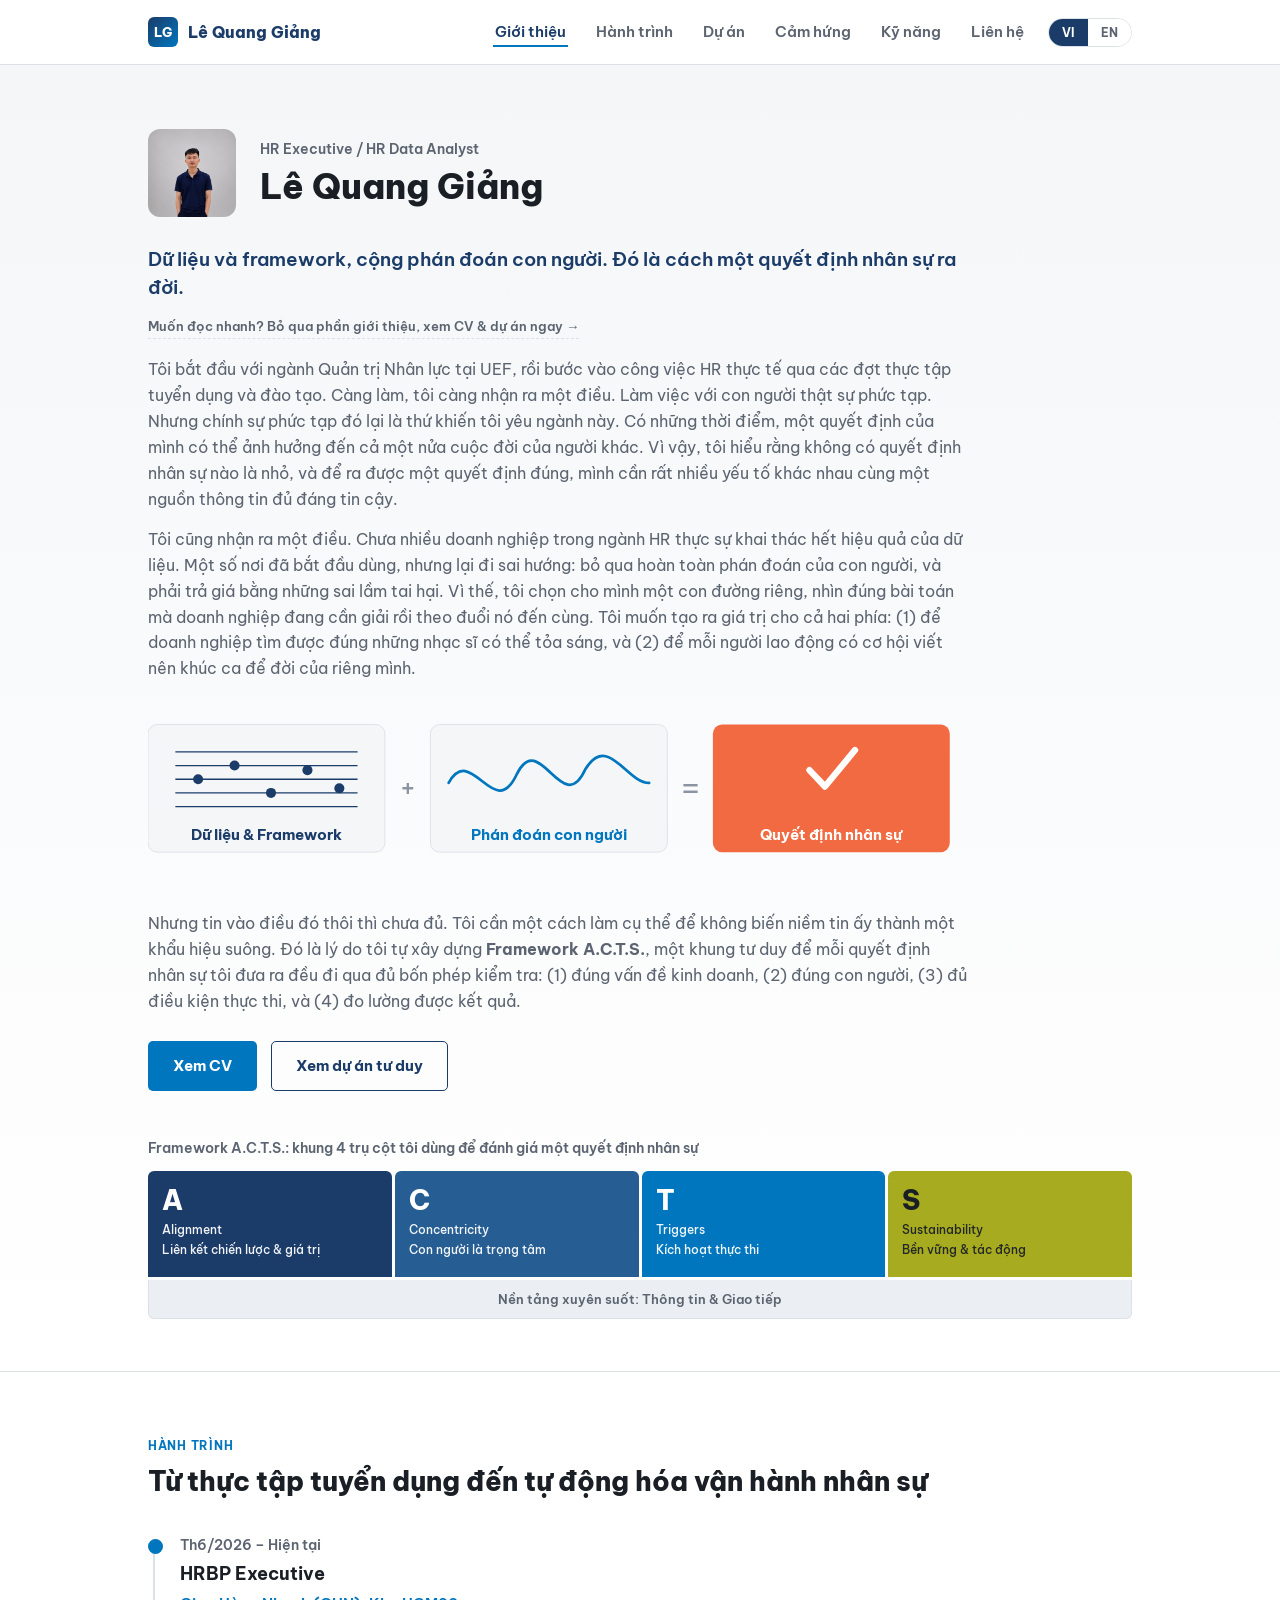
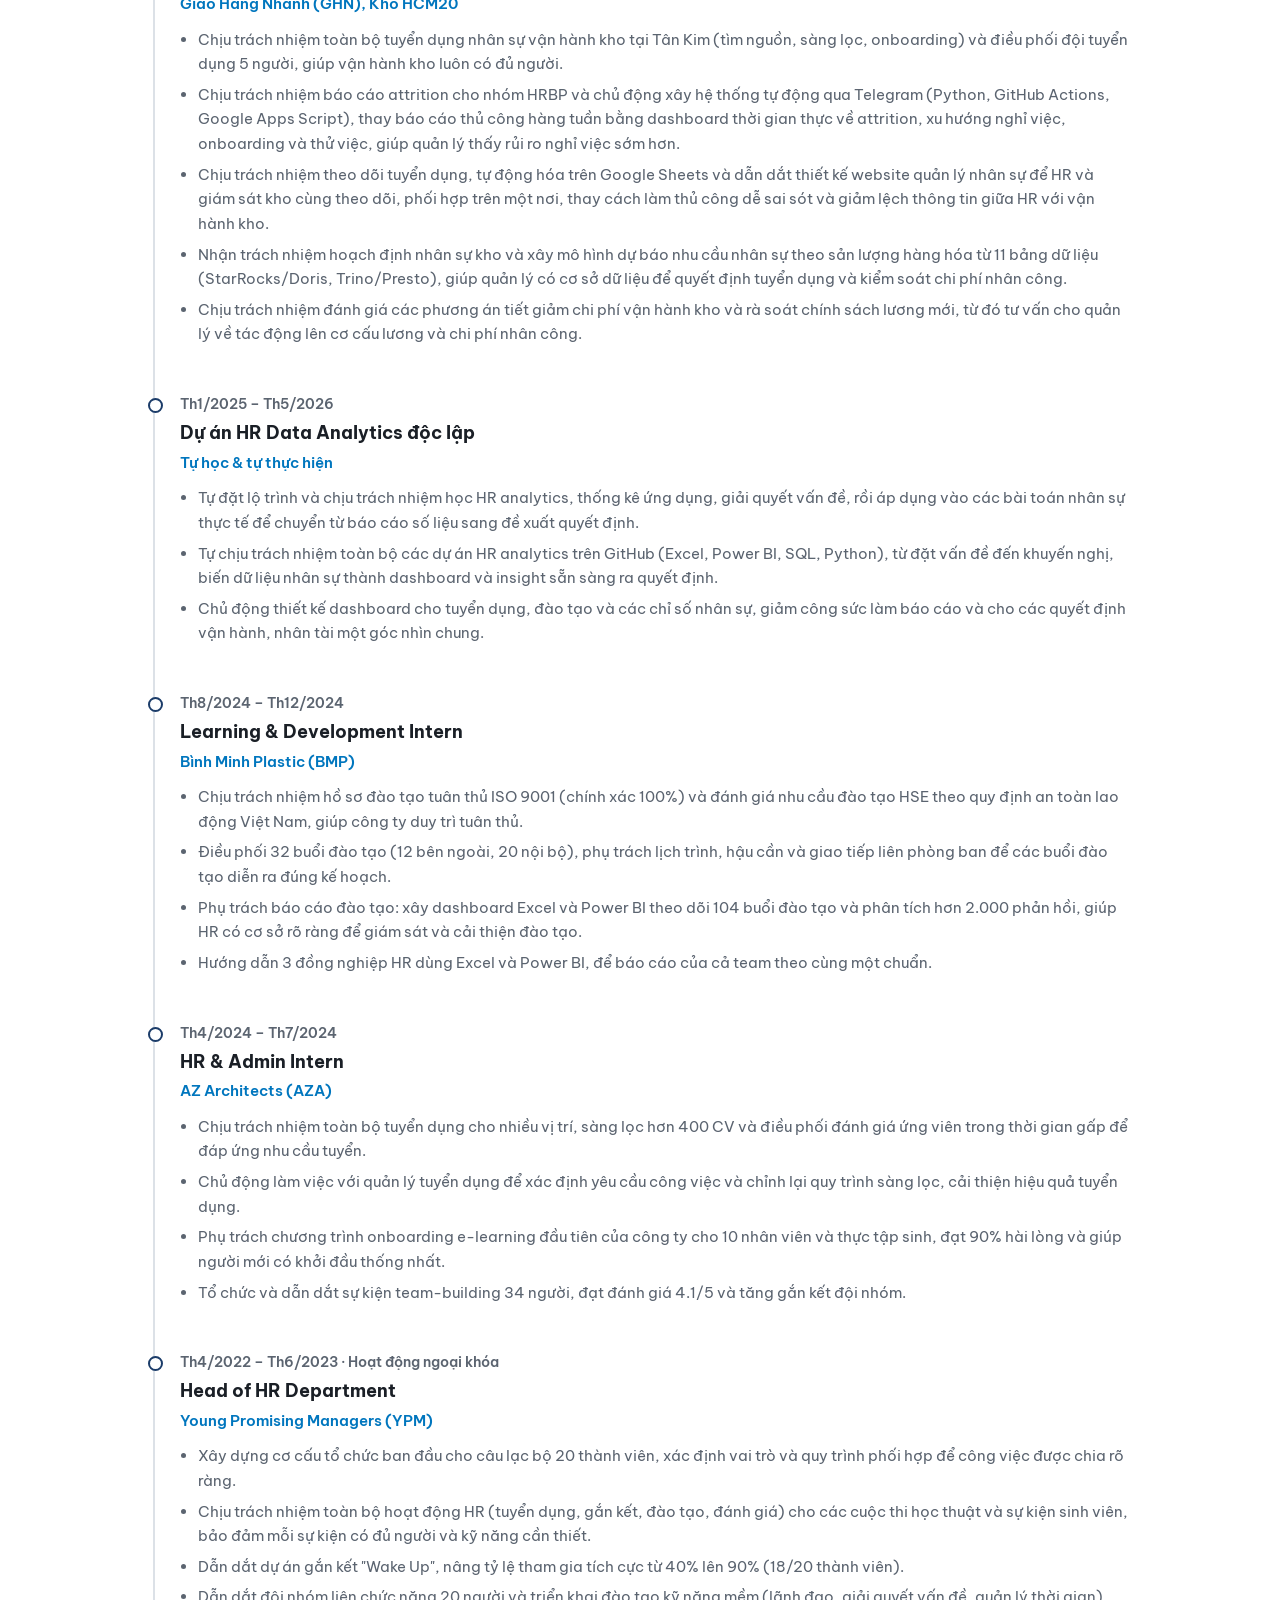
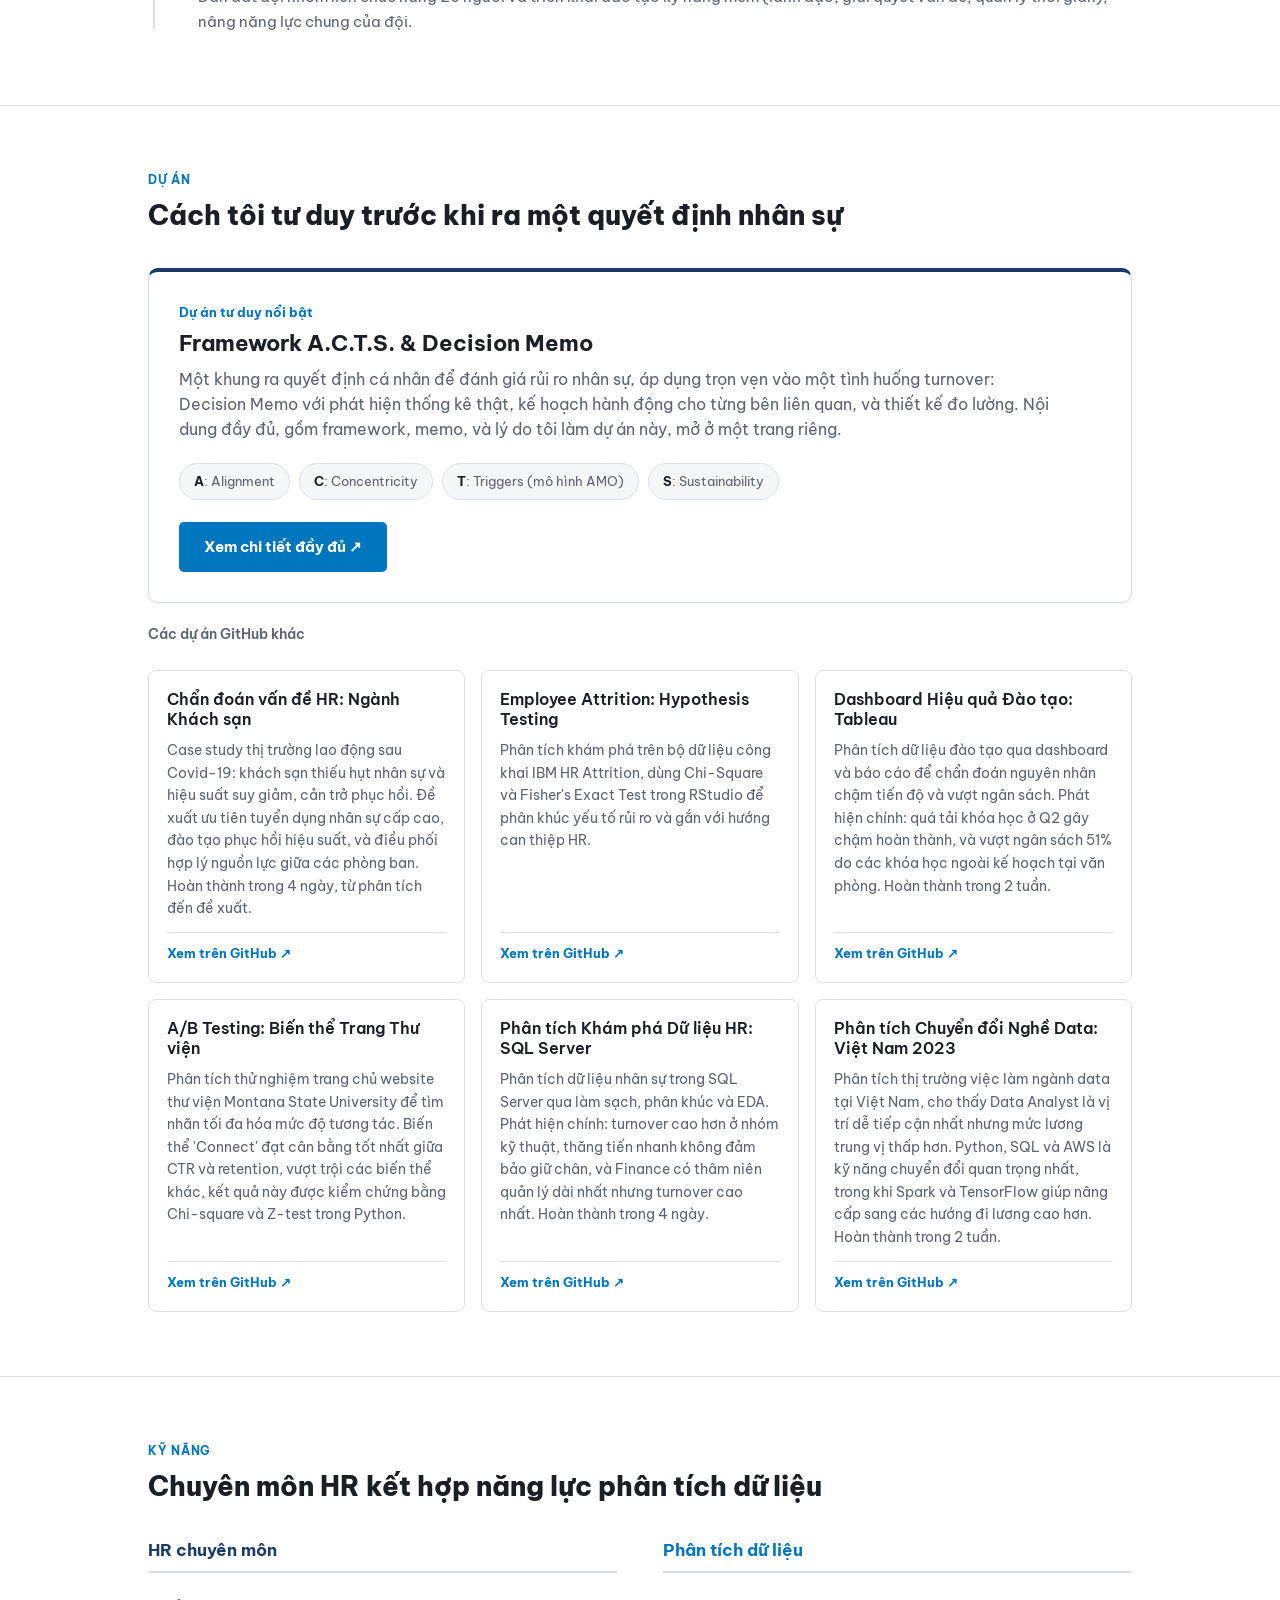
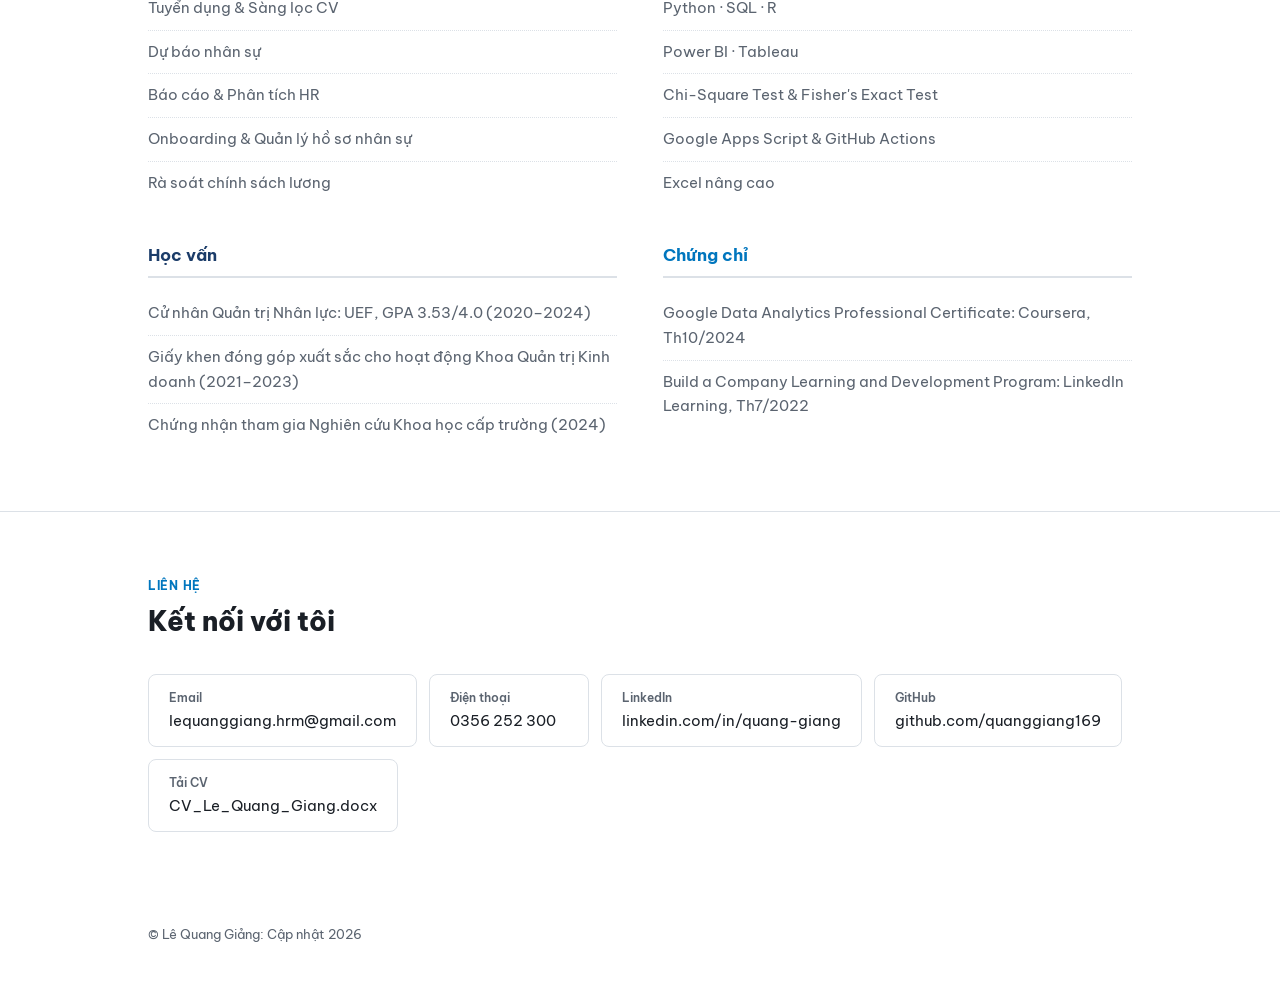
==== index.html @ b9b09812 "Add files via upload" ====
<!DOCTYPE html>
<html lang="vi">
<head>
<meta charset="UTF-8">
<meta name="viewport" content="width=device-width, initial-scale=1.0">
<title>Lê Quang Giảng · HR Executive</title>
<link rel="preconnect" href="https://fonts.googleapis.com">
<link rel="preconnect" href="https://fonts.gstatic.com" crossorigin>
<link href="https://fonts.googleapis.com/css2?family=Be+Vietnam+Pro:wght@300;400;500;600;700;800&display=swap" rel="stylesheet">
<link rel="stylesheet" href="styles.css">
</head>
<body>

<header class="site-nav">
  <div class="nav-inner">
    <a href="#home" class="nav-brand">
      <span class="mark">LG</span>
      <span class="name">Lê Quang Giảng</span>
    </a>
    <div class="nav-right">
      <button class="nav-toggle" id="navToggle" aria-label="Menu"><span></span></button>
      <ul class="nav-links" id="navLinks">
        <li><a href="#home" data-nav data-en="Home">Giới thiệu</a></li>
        <li><a href="#journey" data-nav data-en="Experience">Hành trình</a></li>
        <li><a href="#projects" data-nav data-en="Projects">Dự án</a></li>
        <li><a href="inspiration.html" data-en="Inspiration">Cảm hứng</a></li>
        <li><a href="#skills" data-nav data-en="Skills">Kỹ năng</a></li>
        <li><a href="#contact" data-nav data-en="Contact">Liên hệ</a></li>
      </ul>
      <div class="lang-toggle">
        <button class="lang-btn active" data-lang="vi">VI</button>
        <button class="lang-btn" data-lang="en">EN</button>
      </div>
    </div>
  </div>
</header>

<!-- ============ HERO ============ -->
<section class="hero" id="home">
  <div class="wrap">
    <div class="hero-top">
      <div class="avatar"><img src="profile-photo.png" alt="Lê Quang Giảng"></div>
      <div>
        <div class="eyebrow-name" data-en="HR Executive / HR Data Analyst">HR Executive / HR Data Analyst</div>
        <h1 class="hero-name">Lê Quang Giảng</h1>
      </div>
    </div>

    <p class="position-line" data-en="Data and framework, plus human judgment. That's how a people decision gets made.">Dữ liệu và framework, cộng phán đoán con người. Đó là cách một quyết định nhân sự ra đời.</p>

    <a href="#hero-cta" class="skip-link" data-en="Reading quickly? Skip the intro, jump to CV &amp; projects →">Muốn đọc nhanh? Bỏ qua phần giới thiệu, xem CV &amp; dự án ngay →</a>

    <p class="hero-intro" data-en="I started in Human Resources Management at UEF, then stepped into real HR work through recruitment and training internships. The more I worked, the more I realized something. Working with people is genuinely complex. But that complexity is exactly what made me fall in love with this field. There were moments when a single decision of mine could affect half of someone else's life. So I understood that no HR decision is ever small, and getting one right takes many different factors, plus a source of information reliable enough to trust.">
      Tôi bắt đầu với ngành Quản trị Nhân lực tại UEF, rồi bước vào công việc HR thực tế qua các đợt thực tập tuyển dụng và đào tạo. Càng làm, tôi càng nhận ra một điều. Làm việc với con người thật sự phức tạp. Nhưng chính sự phức tạp đó lại là thứ khiến tôi yêu ngành này. Có những thời điểm, một quyết định của mình có thể ảnh hưởng đến cả một nửa cuộc đời của người khác. Vì vậy, tôi hiểu rằng không có quyết định nhân sự nào là nhỏ, và để ra được một quyết định đúng, mình cần rất nhiều yếu tố khác nhau cùng một nguồn thông tin đủ đáng tin cậy.
    </p>

    <p class="hero-intro" style="margin-top:14px;" data-en="I also noticed something. Not many businesses in HR are really getting the full value out of data yet. Some have started using it, but head the wrong direction: they ignore human judgment altogether, and pay for it with costly mistakes. So I chose my own path, seeing the real problem businesses need solved and pursuing it all the way. I want to create value for both sides: (1) so a company finds the musicians who can truly shine, and (2) so every employee gets the chance to write their own defining song.">
      Tôi cũng nhận ra một điều. Chưa nhiều doanh nghiệp trong ngành HR thực sự khai thác hết hiệu quả của dữ liệu. Một số nơi đã bắt đầu dùng, nhưng lại đi sai hướng: bỏ qua hoàn toàn phán đoán của con người, và phải trả giá bằng những sai lầm tai hại. Vì thế, tôi chọn cho mình một con đường riêng, nhìn đúng bài toán mà doanh nghiệp đang cần giải rồi theo đuổi nó đến cùng. Tôi muốn tạo ra giá trị cho cả hai phía: (1) để doanh nghiệp tìm được đúng những nhạc sĩ có thể tỏa sáng, và (2) để mỗi người lao động có cơ hội viết nên khúc ca để đời của riêng mình.
    </p>

    <div class="music-visual">
      <svg viewBox="0 0 900 190" role="img" aria-labelledby="musicVisualTitle" xmlns="http://www.w3.org/2000/svg">
        <title id="musicVisualTitle" data-en="Equation: data and framework, plus human judgment, equals a people decision">Phép cộng: dữ liệu và framework, cộng phán đoán con người, bằng một quyết định nhân sự</title>

        <!-- Node 1: Data & Framework (fixed notes on a staff) -->
        <rect x="0" y="16" width="260" height="140" rx="10" fill="#F4F6F8" stroke="#DCE1E7"/>
        <g stroke="#1B3C69" stroke-width="1.5">
          <line x1="30" y1="46" x2="230" y2="46"/>
          <line x1="30" y1="61" x2="230" y2="61"/>
          <line x1="30" y1="76" x2="230" y2="76"/>
          <line x1="30" y1="91" x2="230" y2="91"/>
          <line x1="30" y1="106" x2="230" y2="106"/>
        </g>
        <g fill="#1B3C69">
          <circle cx="55" cy="76" r="5.5"/>
          <circle cx="95" cy="61" r="5.5"/>
          <circle cx="135" cy="91" r="5.5"/>
          <circle cx="175" cy="66" r="5.5"/>
          <circle cx="210" cy="86" r="5.5"/>
        </g>
        <text x="130" y="143" text-anchor="middle" font-family="Be Vietnam Pro, sans-serif" font-size="17" font-weight="700" fill="#1B3C69" data-en="Data &amp; Framework">Dữ liệu &amp; Framework</text>

        <text x="285" y="97" text-anchor="middle" font-family="Be Vietnam Pro, sans-serif" font-size="32" fill="#8B95A1">+</text>

        <!-- Node 2: Human Judgment (flowing improvised line) -->
        <rect x="310" y="16" width="260" height="140" rx="10" fill="#F4F6F8" stroke="#DCE1E7"/>
        <path d="M 330 80 C 355 35, 380 125, 405 70 C 430 20, 455 120, 480 65 C 505 25, 525 80, 550 80"
              fill="none" stroke="#0076BE" stroke-width="3" stroke-linecap="round"/>
        <text x="440" y="143" text-anchor="middle" font-family="Be Vietnam Pro, sans-serif" font-size="17" font-weight="700" fill="#0076BE" data-en="Human Judgment">Phán đoán con người</text>

        <text x="595" y="97" text-anchor="middle" font-family="Be Vietnam Pro, sans-serif" font-size="32" fill="#8B95A1">=</text>

        <!-- Node 3: the Decision (resolved, highlighted outcome) -->
        <rect x="620" y="16" width="260" height="140" rx="10" fill="#F26A42"/>
        <path d="M 726 66 L 743 84 L 776 44" fill="none" stroke="#FFFFFF" stroke-width="7" stroke-linecap="round" stroke-linejoin="round"/>
        <text x="750" y="143" text-anchor="middle" font-family="Be Vietnam Pro, sans-serif" font-size="17" font-weight="700" fill="#FFFFFF" data-en="A People Decision">Quyết định nhân sự</text>
      </svg>
    </div>

    <div class="music-visual-mobile">
      <div class="mv-card mv-a">
        <svg viewBox="0 0 70 50" class="mv-icon"><g stroke="#1B3C69" stroke-width="1.5"><line x1="6" y1="14" x2="64" y2="14"/><line x1="6" y1="22" x2="64" y2="22"/><line x1="6" y1="30" x2="64" y2="30"/><line x1="6" y1="38" x2="64" y2="38"/></g><g fill="#1B3C69"><circle cx="18" cy="30" r="4"/><circle cx="35" cy="18" r="4"/><circle cx="52" cy="34" r="4"/></g></svg>
        <div class="mv-label" data-en="Data &amp; Framework">Dữ liệu &amp; Framework</div>
      </div>
      <div class="mv-op">+</div>
      <div class="mv-card mv-b">
        <svg viewBox="0 0 70 50" class="mv-icon"><path d="M6,30 C16,10 26,45 36,22 C46,2 56,40 64,25" fill="none" stroke="#0076BE" stroke-width="3" stroke-linecap="round"/></svg>
        <div class="mv-label" data-en="Human Judgment">Phán đoán con người</div>
      </div>
      <div class="mv-op">=</div>
      <div class="mv-card mv-c">
        <svg viewBox="0 0 70 50" class="mv-icon"><path d="M18,26 L30,38 L54,12" fill="none" stroke="#FFFFFF" stroke-width="6" stroke-linecap="round" stroke-linejoin="round"/></svg>
        <div class="mv-label" data-en="A People Decision">Quyết định nhân sự</div>
      </div>
    </div>

    <p class="hero-intro" data-en="But believing that isn't enough on its own. I needed a concrete way to keep that belief from becoming an empty slogan. That's why I built the &lt;strong&gt;A.C.T.S. Framework&lt;/strong&gt; myself, a way of thinking that makes sure every people decision I make passes four checks: (1) the right business problem, (2) the right people, (3) readiness to execute, and (4) a measurable result.">
      Nhưng tin vào điều đó thôi thì chưa đủ. Tôi cần một cách làm cụ thể để không biến niềm tin ấy thành một khẩu hiệu suông. Đó là lý do tôi tự xây dựng <strong>Framework A.C.T.S.</strong>, một khung tư duy để mỗi quyết định nhân sự tôi đưa ra đều đi qua đủ bốn phép kiểm tra: (1) đúng vấn đề kinh doanh, (2) đúng con người, (3) đủ điều kiện thực thi, và (4) đo lường được kết quả.
    </p>

    <div class="hero-ctas" id="hero-cta">
      <a href="CV_Le_Quang_Giang.docx" class="btn btn-primary" data-en="View CV">Xem CV</a>
      <a href="project.html" target="_blank" rel="noopener" class="btn btn-secondary" data-en="View the thinking project">Xem dự án tư duy</a>
    </div>

    <div class="acts-diagram">
      <div class="acts-diagram-label" data-en="Framework A.C.T.S.: the 4 pillars I use to evaluate a people decision">Framework A.C.T.S.: khung 4 trụ cột tôi dùng để đánh giá một quyết định nhân sự</div>
      <div class="acts-row">
        <div class="acts-block a">
          <div class="letter">A</div>
          <div class="word" data-en="Alignment<br>Strategic &amp; value fit">Alignment<br>Liên kết chiến lược &amp; giá trị</div>
        </div>
        <div class="acts-block c">
          <div class="letter">C</div>
          <div class="word" data-en="Concentricity<br>People at the center">Concentricity<br>Con người là trọng tâm</div>
        </div>
        <div class="acts-block t">
          <div class="letter">T</div>
          <div class="word" data-en="Triggers<br>Execution readiness">Triggers<br>Kích hoạt thực thi</div>
        </div>
        <div class="acts-block s">
          <div class="letter">S</div>
          <div class="word" data-en="Sustainability<br>Impact &amp; risk">Sustainability<br>Bền vững &amp; tác động</div>
        </div>
      </div>
      <div class="acts-foundation" data-en="Cross-cutting foundation: Information &amp; Communication">Nền tảng xuyên suốt: Thông tin &amp; Giao tiếp</div>
    </div>
  </div>
</section>

<!-- ============ JOURNEY ============ -->
<section id="journey">
  <div class="wrap">
    <div class="section-head">
      <div class="eyebrow" data-en="Experience">Hành trình</div>
      <h2 data-en="From recruitment internships to automating HR operations">Từ thực tập tuyển dụng đến tự động hóa vận hành nhân sự</h2>
    </div>

    <div class="timeline">
      <div class="tl-item current">
        <div class="tl-time" data-en="Jun 2026 – Present">Th6/2026 – Hiện tại</div>
        <div class="tl-role" data-en="HRBP Executive">HRBP Executive</div>
        <div class="tl-org" data-en="Giao Hàng Nhanh (GHN), HCM20 Warehouse">Giao Hàng Nhanh (GHN), Kho HCM20</div>
        <ul class="tl-bullets">
          <li data-en="Own end-to-end frontline recruitment (sourcing, screening, onboarding) at the Tân Kim warehouse and coordinate a 5-person recruitment team, keeping warehouse operations supplied with people.">Chịu trách nhiệm toàn bộ tuyển dụng nhân sự vận hành kho tại Tân Kim (tìm nguồn, sàng lọc, onboarding) và điều phối đội tuyển dụng 5 người, giúp vận hành kho luôn có đủ người.</li>
          <li data-en="Own attrition reporting for the HRBP group and took the lead in building a Telegram automation (Python, GitHub Actions, Google Apps Script), replacing weekly manual reports with real-time dashboards on attrition, resignation trends, onboarding and probation, so managers see turnover risk sooner.">Chịu trách nhiệm báo cáo attrition cho nhóm HRBP và chủ động xây hệ thống tự động qua Telegram (Python, GitHub Actions, Google Apps Script), thay báo cáo thủ công hàng tuần bằng dashboard thời gian thực về attrition, xu hướng nghỉ việc, onboarding và thử việc, giúp quản lý thấy rủi ro nghỉ việc sớm hơn.</li>
          <li data-en="Own recruitment tracking, automated it on Google Sheets, and led the design of an HR management website where HR and warehouse supervisors track and coordinate work in one place, replacing error-prone manual tracking and reducing information gaps between HR and operations.">Chịu trách nhiệm theo dõi tuyển dụng, tự động hóa trên Google Sheets và dẫn dắt thiết kế website quản lý nhân sự để HR và giám sát kho cùng theo dõi, phối hợp trên một nơi, thay cách làm thủ công dễ sai sót và giảm lệch thông tin giữa HR với vận hành kho.</li>
          <li data-en="Took ownership of warehouse workforce planning and built a forecasting model on 11 tables (StarRocks/Doris, Trino/Presto) that predicts staffing needs from shipment volume, giving managers a data basis for hiring decisions and labor cost control.">Nhận trách nhiệm hoạch định nhân sự kho và xây mô hình dự báo nhu cầu nhân sự theo sản lượng hàng hóa từ 11 bảng dữ liệu (StarRocks/Doris, Trino/Presto), giúp quản lý có cơ sở dữ liệu để quyết định tuyển dụng và kiểm soát chi phí nhân công.</li>
          <li data-en="Evaluated cost-reduction options for warehouse operations and reviewed the new salary policy, then advised management on its impact on compensation structure and labor cost.">Chịu trách nhiệm đánh giá các phương án tiết giảm chi phí vận hành kho và rà soát chính sách lương mới, từ đó tư vấn cho quản lý về tác động lên cơ cấu lương và chi phí nhân công.</li>
        </ul>
      </div>

      <div class="tl-item">
        <div class="tl-time" data-en="Jan 2025 – May 2026">Th1/2025 – Th5/2026</div>
        <div class="tl-role" data-en="Independent HR Data Analytics Projects">Dự án HR Data Analytics độc lập</div>
        <div class="tl-org" data-en="Self-Directed">Tự học &amp; tự thực hiện</div>
        <ul class="tl-bullets">
          <li data-en="Set my own learning plan in HR analytics, business statistics and problem-solving, and applied it to real HR questions, moving from reporting numbers to recommending decisions.">Tự đặt lộ trình và chịu trách nhiệm học HR analytics, thống kê ứng dụng, giải quyết vấn đề, rồi áp dụng vào các bài toán nhân sự thực tế để chuyển từ báo cáo số liệu sang đề xuất quyết định.</li>
          <li data-en="Owned HR analytics projects end to end on GitHub (Excel, Power BI, SQL, Python), from framing the question to recommendation, turning workforce data into decision-ready dashboards and insights.">Tự chịu trách nhiệm toàn bộ các dự án HR analytics trên GitHub (Excel, Power BI, SQL, Python), từ đặt vấn đề đến khuyến nghị, biến dữ liệu nhân sự thành dashboard và insight sẵn sàng ra quyết định.</li>
          <li data-en="Took the lead in designing dashboards for recruitment, training and workforce metrics, reducing reporting effort and giving operational and talent decisions one shared view.">Chủ động thiết kế dashboard cho tuyển dụng, đào tạo và các chỉ số nhân sự, giảm công sức làm báo cáo và cho các quyết định vận hành, nhân tài một góc nhìn chung.</li>
        </ul>
      </div>

      <div class="tl-item">
        <div class="tl-time" data-en="Aug 2024 – Dec 2024">Th8/2024 – Th12/2024</div>
        <div class="tl-role" data-en="Learning &amp; Development Intern">Learning &amp; Development Intern</div>
        <div class="tl-org" data-en="Bình Minh Plastic (BMP)">Bình Minh Plastic (BMP)</div>
        <ul class="tl-bullets">
          <li data-en="Responsible for ISO 9001-compliant training records (100% accuracy) and an HSE training-needs assessment against Vietnam OSH regulations, helping the company stay compliant.">Chịu trách nhiệm hồ sơ đào tạo tuân thủ ISO 9001 (chính xác 100%) và đánh giá nhu cầu đào tạo HSE theo quy định an toàn lao động Việt Nam, giúp công ty duy trì tuân thủ.</li>
          <li data-en="Coordinated 32 training sessions (12 external, 20 internal), owning scheduling, logistics and cross-department communication so sessions ran as planned.">Điều phối 32 buổi đào tạo (12 bên ngoài, 20 nội bộ), phụ trách lịch trình, hậu cần và giao tiếp liên phòng ban để các buổi đào tạo diễn ra đúng kế hoạch.</li>
          <li data-en="Owned training reporting: built Excel and Power BI dashboards tracking 104 training sessions and analyzing 2,000+ feedback entries, giving HR a clear basis to monitor and improve training.">Phụ trách báo cáo đào tạo: xây dashboard Excel và Power BI theo dõi 104 buổi đào tạo và phân tích hơn 2.000 phản hồi, giúp HR có cơ sở rõ ràng để giám sát và cải thiện đào tạo.</li>
          <li data-en="Guided 3 HR teammates in Excel and Power BI, so team reports followed one standard.">Hướng dẫn 3 đồng nghiệp HR dùng Excel và Power BI, để báo cáo của cả team theo cùng một chuẩn.</li>
        </ul>
      </div>

      <div class="tl-item">
        <div class="tl-time" data-en="Apr 2024 – Jul 2024">Th4/2024 – Th7/2024</div>
        <div class="tl-role" data-en="HR &amp; Admin Intern">HR &amp; Admin Intern</div>
        <div class="tl-org" data-en="AZ Architects (AZA)">AZ Architects (AZA)</div>
        <ul class="tl-bullets">
          <li data-en="Owned end-to-end recruitment for multiple roles, screening 400+ CVs and coordinating candidate assessments under tight deadlines to meet hiring needs.">Chịu trách nhiệm toàn bộ tuyển dụng cho nhiều vị trí, sàng lọc hơn 400 CV và điều phối đánh giá ứng viên trong thời gian gấp để đáp ứng nhu cầu tuyển.</li>
          <li data-en="Led requirement-setting with hiring managers and reshaped the screening workflow, improving recruitment efficiency.">Chủ động làm việc với quản lý tuyển dụng để xác định yêu cầu công việc và chỉnh lại quy trình sàng lọc, cải thiện hiệu quả tuyển dụng.</li>
          <li data-en="Owned the company&#x27;s first e-learning onboarding program for 10 employees and interns, reaching 90% satisfaction and giving new joiners a consistent start.">Phụ trách chương trình onboarding e-learning đầu tiên của công ty cho 10 nhân viên và thực tập sinh, đạt 90% hài lòng và giúp người mới có khởi đầu thống nhất.</li>
          <li data-en="Organized and led a 34-participant team-building event, rated 4.1/5 and strengthening team engagement.">Tổ chức và dẫn dắt sự kiện team-building 34 người, đạt đánh giá 4.1/5 và tăng gắn kết đội nhóm.</li>
        </ul>
      </div>

      <div class="tl-item">
        <div class="tl-time" data-en="Apr 2022 – Jun 2023 · Volunteer">Th4/2022 – Th6/2023 · Hoạt động ngoại khóa</div>
        <div class="tl-role" data-en="Head of HR Department">Head of HR Department</div>
        <div class="tl-org" data-en="Young Promising Managers (YPM)">Young Promising Managers (YPM)</div>
        <ul class="tl-bullets">
          <li data-en="Built the initial organizational structure for a 20-member club, defining roles and coordination processes so work was clearly shared.">Xây dựng cơ cấu tổ chức ban đầu cho câu lạc bộ 20 thành viên, xác định vai trò và quy trình phối hợp để công việc được chia rõ ràng.</li>
          <li data-en="Owned HR end to end (recruitment, engagement, training, evaluation) for academic competitions and student events, making sure each event had the people and skills it needed.">Chịu trách nhiệm toàn bộ hoạt động HR (tuyển dụng, gắn kết, đào tạo, đánh giá) cho các cuộc thi học thuật và sự kiện sinh viên, bảo đảm mỗi sự kiện có đủ người và kỹ năng cần thiết.</li>
          <li data-en="Led the &quot;Wake Up&quot; engagement project, lifting active participation from 40% to 90% (18/20 members).">Dẫn dắt dự án gắn kết "Wake Up", nâng tỷ lệ tham gia tích cực từ 40% lên 90% (18/20 thành viên).</li>
          <li data-en="Led a 20-member cross-functional team and delivered soft-skill training (leadership, problem-solving, time management), raising the team&#x27;s overall capability.">Dẫn dắt đội nhóm liên chức năng 20 người và triển khai đào tạo kỹ năng mềm (lãnh đạo, giải quyết vấn đề, quản lý thời gian), nâng năng lực chung của đội.</li>
        </ul>
      </div>
    </div>
  </div>
</section>

<!-- ============ PROJECTS ============ -->
<section id="projects">
  <div class="wrap">
    <div class="section-head">
      <div class="eyebrow" data-en="Projects">Dự án</div>
      <h2 data-en="How I think before making a people decision">Cách tôi tư duy trước khi ra một quyết định nhân sự</h2>
    </div>

    <div class="feature-card acts">
      <div class="feature-eyebrow" data-en="Featured thinking project">Dự án tư duy nổi bật</div>
      <h3 data-en="Framework A.C.T.S. &amp; Decision Memo">Framework A.C.T.S. &amp; Decision Memo</h3>
      <p class="feature-desc" data-en="A personal decision-making framework for evaluating HR risk, applied end to end to a turnover case: a Decision Memo with real statistical findings, a stakeholder-facing action plan, and measurement design. The full write-up, covering the framework, the memo, and why I built this, opens on a dedicated page.">
        Một khung ra quyết định cá nhân để đánh giá rủi ro nhân sự, áp dụng trọn vẹn vào một tình huống turnover: Decision Memo với phát hiện thống kê thật, kế hoạch hành động cho từng bên liên quan, và thiết kế đo lường. Nội dung đầy đủ, gồm framework, memo, và lý do tôi làm dự án này, mở ở một trang riêng.
      </p>
      <div class="chip-row">
        <div class="chip"><strong>A</strong>: <span data-en="Alignment">Alignment</span></div>
        <div class="chip"><strong>C</strong>: <span data-en="Concentricity">Concentricity</span></div>
        <div class="chip"><strong>T</strong>: <span data-en="Triggers (AMO model)">Triggers (mô hình AMO)</span></div>
        <div class="chip"><strong>S</strong>: <span data-en="Sustainability">Sustainability</span></div>
      </div>
      <div class="card-btns">
        <a href="project.html" target="_blank" rel="noopener" class="btn btn-primary" data-en="Open full detail ↗">Xem chi tiết đầy đủ ↗</a>
      </div>
    </div>

    <div class="gh-grid-label" data-en="Other GitHub projects">Các dự án GitHub khác</div>
    <div class="gh-grid">
      <div class="gh-card">
        <h4 data-en="HR Problem Diagnosis: Hospitality Industry">Chẩn đoán vấn đề HR: Ngành Khách sạn</h4>
        <p data-en="A post-COVID hospitality labor market case study: staff shortages and falling performance blocking recovery. Proposed prioritizing senior hires, performance-recovery training, and better cross-department resourcing. Completed in 4 days, analysis to proposal.">Case study thị trường lao động sau Covid-19: khách sạn thiếu hụt nhân sự và hiệu suất suy giảm, cản trở phục hồi. Đề xuất ưu tiên tuyển dụng nhân sự cấp cao, đào tạo phục hồi hiệu suất, và điều phối hợp lý nguồn lực giữa các phòng ban. Hoàn thành trong 4 ngày, từ phân tích đến đề xuất.</p>
        <a href="https://github.com/quanggiang169/Problem-Diagnosis-of-HR-Challenges-in-the-Hospitality-Industry" class="gh-link" target="_blank" rel="noopener" data-en="View on GitHub ↗">Xem trên GitHub ↗</a>
      </div>
      <div class="gh-card">
        <h4 data-en="Employee Attrition: Hypothesis Testing">Employee Attrition: Hypothesis Testing</h4>
        <p data-en="Exploratory analysis on the public IBM HR Attrition dataset using Chi-Square and Fisher's Exact Test in RStudio to segment risk drivers and map them to HR interventions.">Phân tích khám phá trên bộ dữ liệu công khai IBM HR Attrition, dùng Chi-Square và Fisher's Exact Test trong RStudio để phân khúc yếu tố rủi ro và gắn với hướng can thiệp HR.</p>
        <a href="https://github.com/quanggiang169/Hypothesis-Testing-on-Employee-Attrition-Factors-using-RStudio" class="gh-link" target="_blank" rel="noopener" data-en="View on GitHub ↗">Xem trên GitHub ↗</a>
      </div>
      <div class="gh-card">
        <h4 data-en="Training Performance Dashboard: Tableau">Dashboard Hiệu quả Đào tạo: Tableau</h4>
        <p data-en="Analyzed training data through dashboards and reports to diagnose delays and budget overruns. Key findings: a Q2 course overload causing completion delays, and a 51% cost overrun driven by unplanned office courses. Completed in 2 weeks.">Phân tích dữ liệu đào tạo qua dashboard và báo cáo để chẩn đoán nguyên nhân chậm tiến độ và vượt ngân sách. Phát hiện chính: quá tải khóa học ở Q2 gây chậm hoàn thành, và vượt ngân sách 51% do các khóa học ngoài kế hoạch tại văn phòng. Hoàn thành trong 2 tuần.</p>
        <a href="https://github.com/quanggiang169/Training-Performance-Dashboard-Identifying-Gaps-Improvements-using-Tableau" class="gh-link" target="_blank" rel="noopener" data-en="View on GitHub ↗">Xem trên GitHub ↗</a>
      </div>
      <div class="gh-card">
        <h4 data-en="A/B Testing: Library Webpage Variants">A/B Testing: Biến thể Trang Thư viện</h4>
        <p data-en="Analyzed Montana State University Library website experiments to find which homepage label maximized engagement. 'Connect' achieved the best balance between CTR and retention, outperforming other variants, a result validated with Chi-square and Z-tests in Python.">Phân tích thử nghiệm trang chủ website thư viện Montana State University để tìm nhãn tối đa hóa mức độ tương tác. Biến thể 'Connect' đạt cân bằng tốt nhất giữa CTR và retention, vượt trội các biến thể khác, kết quả này được kiểm chứng bằng Chi-square và Z-test trong Python.</p>
        <a href="https://github.com/quanggiang169/A-B-Testing-on-Library-Webpage-Variants-using-Python" class="gh-link" target="_blank" rel="noopener" data-en="View on GitHub ↗">Xem trên GitHub ↗</a>
      </div>
      <div class="gh-card">
        <h4 data-en="Exploratory HR Data Analysis: SQL Server">Phân tích Khám phá Dữ liệu HR: SQL Server</h4>
        <p data-en="Analyzed HR data in SQL Server through cleaning, segmentation, and EDA. Key findings: higher turnover in technical roles, faster promotions don't guarantee retention, and Finance has the longest manager tenure yet the highest turnover. Completed in 4 days.">Phân tích dữ liệu nhân sự trong SQL Server qua làm sạch, phân khúc và EDA. Phát hiện chính: turnover cao hơn ở nhóm kỹ thuật, thăng tiến nhanh không đảm bảo giữ chân, và Finance có thâm niên quản lý dài nhất nhưng turnover cao nhất. Hoàn thành trong 4 ngày.</p>
        <a href="https://github.com/quanggiang169/Exploratory-Analysis-of-HR-Data-using-SQL-Server" class="gh-link" target="_blank" rel="noopener" data-en="View on GitHub ↗">Xem trên GitHub ↗</a>
      </div>
      <div class="gh-card">
        <h4 data-en="Data Career Transition Analysis: Vietnam 2023">Phân tích Chuyển đổi Nghề Data: Việt Nam 2023</h4>
        <p data-en="Vietnam data job market analysis highlighting Data Analyst as the most accessible entry role, though with lower median pay. Python, SQL, and AWS emerged as key transferable skills, while tools like Spark and TensorFlow enable moving into higher-paying paths. Completed in 2 weeks.">Phân tích thị trường việc làm ngành data tại Việt Nam, cho thấy Data Analyst là vị trí dễ tiếp cận nhất nhưng mức lương trung vị thấp hơn. Python, SQL và AWS là kỹ năng chuyển đổi quan trọng nhất, trong khi Spark và TensorFlow giúp nâng cấp sang các hướng đi lương cao hơn. Hoàn thành trong 2 tuần.</p>
        <a href="https://github.com/quanggiang169/Data-Career-Transition-Preparation-Analysis-in-Vietnam-2023-using-Python" class="gh-link" target="_blank" rel="noopener" data-en="View on GitHub ↗">Xem trên GitHub ↗</a>
      </div>
    </div>
  </div>
</section>

<!-- ============ SKILLS ============ -->
<section id="skills">
  <div class="wrap">
    <div class="section-head">
      <div class="eyebrow" data-en="Skills">Kỹ năng</div>
      <h2 data-en="HR expertise paired with data analytics">Chuyên môn HR kết hợp năng lực phân tích dữ liệu</h2>
    </div>

    <div class="skills-grid">
      <div class="skills-col hr">
        <h3 data-en="HR expertise">HR chuyên môn</h3>
        <ul class="skills-list">
          <li data-en="Recruitment &amp; CV Screening">Tuyển dụng &amp; Sàng lọc CV</li>
          <li data-en="Workforce Forecasting">Dự báo nhân sự</li>
          <li data-en="HR Reporting &amp; Analytics">Báo cáo &amp; Phân tích HR</li>
          <li data-en="Onboarding &amp; Records Management">Onboarding &amp; Quản lý hồ sơ nhân sự</li>
          <li data-en="Compensation Review">Rà soát chính sách lương</li>
        </ul>
      </div>
      <div class="skills-col data">
        <h3 data-en="Data analytics">Phân tích dữ liệu</h3>
        <ul class="skills-list">
          <li>Python · SQL · R</li>
          <li>Power BI · Tableau</li>
          <li>Chi-Square Test &amp; Fisher's Exact Test</li>
          <li data-en="Google Apps Script &amp; GitHub Actions">Google Apps Script &amp; GitHub Actions</li>
          <li data-en="Advanced Excel">Excel nâng cao</li>
        </ul>
      </div>
    </div>

    <div class="skills-grid" style="margin-top:40px;">
      <div class="skills-col hr">
        <h3 data-en="Education">Học vấn</h3>
        <ul class="skills-list">
          <li data-en="B.A. in Human Resources Management: UEF, GPA 3.53/4.0 (2020–2024)">Cử nhân Quản trị Nhân lực: UEF, GPA 3.53/4.0 (2020–2024)</li>
          <li data-en="Certificate of Outstanding Contribution to Faculty of Business Administration activities (2021–2023)">Giấy khen đóng góp xuất sắc cho hoạt động Khoa Quản trị Kinh doanh (2021–2023)</li>
          <li data-en="Certificate of Participation in University-level Scientific Research (2024)">Chứng nhận tham gia Nghiên cứu Khoa học cấp trường (2024)</li>
        </ul>
      </div>
      <div class="skills-col data">
        <h3 data-en="Certifications">Chứng chỉ</h3>
        <ul class="skills-list">
          <li data-en="Google Data Analytics Professional Certificate: Coursera, Oct 2024">Google Data Analytics Professional Certificate: Coursera, Th10/2024</li>
          <li data-en="Build a Company Learning and Development Program: LinkedIn Learning, Jul 2022">Build a Company Learning and Development Program: LinkedIn Learning, Th7/2022</li>
        </ul>
      </div>
    </div>
  </div>
</section>

<!-- ============ CONTACT ============ -->
<section id="contact">
  <div class="wrap">
    <div class="section-head">
      <div class="eyebrow" data-en="Contact">Liên hệ</div>
      <h2 data-en="Let's connect">Kết nối với tôi</h2>
    </div>

    <div class="contact-row">
      <a href="mailto:lequanggiang.hrm@gmail.com" class="contact-item">
        <span class="label" data-en="Email">Email</span>
        lequanggiang.hrm@gmail.com
      </a>
      <a href="tel:+84356252300" class="contact-item">
        <span class="label" data-en="Phone">Điện thoại</span>
        0356 252 300
      </a>
      <a href="https://www.linkedin.com/in/quang-giang/" class="contact-item" target="_blank" rel="noopener">
        <span class="label">LinkedIn</span>
        linkedin.com/in/quang-giang
      </a>
      <a href="https://github.com/quanggiang169" class="contact-item" target="_blank" rel="noopener">
        <span class="label">GitHub</span>
        github.com/quanggiang169
      </a>
      <a href="CV_Le_Quang_Giang.docx" class="contact-item">
        <span class="label" data-en="Download CV">Tải CV</span>
        <span data-en="CV_Le_Quang_Giang.docx">CV_Le_Quang_Giang.docx</span>
      </a>
    </div>
  </div>
</section>

<footer class="site-footer">
  <div class="wrap">
    <span data-en="© Lê Quang Giảng: Updated 2026">© Lê Quang Giảng: Cập nhật 2026</span>
  </div>
</footer>

<script src="main.js"></script>
</body>
</html>
---- styles.css ----
/* ============================================================
   Design tokens — inspired by SHRM.org brand guide
   (SHRM Dark/Medium/Bright Blue + Olive/Melon accents,
   single sans-serif family, generous whitespace)
   ============================================================ */
:root{
  --white:#FFFFFF;
  --bg:#F4F6F8;
  --bg-alt:#EBEFF3;
  --ink:#1A1F26;
  --ink-soft:#5B6470;
  --navy:#1B3C69;      /* SHRM Dark Blue   — pillar A */
  --blue:#265D93;      /* SHRM Medium Blue — pillar C */
  --bright:#0076BE;    /* SHRM Bright Blue — pillar T, links, primary CTA */
  --olive:#A7AB20;     /* SHRM Olive       — pillar S */
  --melon:#F26A42;     /* SHRM Melon       — sparing highlight */
  --border:#DCE1E7;
  --sans:'Be Vietnam Pro',-apple-system,BlinkMacSystemFont,'Segoe UI',sans-serif;
  --maxw:1040px;
}
*{ box-sizing:border-box; }
html{ scroll-behavior:smooth; }
@media (prefers-reduced-motion: reduce){
  html{ scroll-behavior:auto; }
  *{ animation-duration:.001ms !important; animation-iteration-count:1 !important; transition-duration:.001ms !important; }
}
body{
  margin:0;
  background:var(--white);
  color:var(--ink);
  font-family:var(--sans);
  font-size:16px;
  line-height:1.62;
  -webkit-font-smoothing:antialiased;
}
h1,h2,h3,h4{ font-family:var(--sans); color:var(--ink); line-height:1.25; margin:0; }
h1{ font-weight:800; }
h2{ font-weight:800; }
h3{ font-weight:700; }
h4{ font-weight:600; }
a{ color:var(--bright); }
p{ margin:0; }
.wrap{ max-width:var(--maxw); margin:0 auto; padding:0 28px; }

.ph{ color:var(--melon); border-bottom:1px dashed var(--melon); cursor:help; }

/* ---------- nav ---------- */
header.site-nav{
  position:sticky; top:0; z-index:60;
  background:rgba(255,255,255,.94);
  backdrop-filter:blur(6px);
  border-bottom:1px solid var(--border);
}
.nav-inner{
  max-width:var(--maxw); margin:0 auto; padding:0 28px;
  display:flex; align-items:center; justify-content:space-between; height:64px;
}
.nav-brand{ display:flex; align-items:center; gap:10px; text-decoration:none; }
.nav-brand .mark{
  width:30px; height:30px; border-radius:6px;
  background:linear-gradient(135deg, var(--navy), var(--bright));
  display:flex; align-items:center; justify-content:center;
  color:#fff; font-weight:800; font-size:.8rem; flex-shrink:0;
}
.nav-brand .name{ font-weight:800; font-size:1.02rem; color:var(--navy); }
.nav-right{ display:flex; align-items:center; gap:22px; }
.nav-links{ display:flex; gap:26px; list-style:none; margin:0; padding:0; }
.nav-links a{
  text-decoration:none; font-size:.92rem; font-weight:600; color:var(--ink-soft);
  padding:4px 2px; border-bottom:2px solid transparent;
  transition:color .15s ease,border-color .15s ease;
}
.nav-links a:hover{ color:var(--navy); }
.nav-links a.active{ color:var(--navy); border-bottom-color:var(--bright); }

.lang-toggle{ display:flex; border:1px solid var(--border); border-radius:20px; overflow:hidden; }
.lang-btn{
  border:none; background:var(--white); color:var(--ink-soft);
  font-family:var(--sans); font-size:.78rem; font-weight:700;
  padding:6px 13px; cursor:pointer; letter-spacing:.02em;
}
.lang-btn.active{ background:var(--navy); color:#fff; }

.nav-toggle{
  display:none; background:none; border:1px solid var(--border); border-radius:6px;
  width:38px; height:38px; cursor:pointer; position:relative;
}
.nav-toggle span, .nav-toggle span::before, .nav-toggle span::after{
  content:''; position:absolute; left:9px; right:9px; height:1.5px; background:var(--ink);
  transition:transform .2s ease,opacity .2s ease;
}
.nav-toggle span{ top:18px; }
.nav-toggle span::before{ top:-7px; }
.nav-toggle span::after{ top:7px; }
.nav-toggle.open span{ background:transparent; }
.nav-toggle.open span::before{ transform:translateY(7px) rotate(45deg); }
.nav-toggle.open span::after{ transform:translateY(-7px) rotate(-45deg); }

@media (max-width:760px){
  .nav-links{
    display:none; position:absolute; top:64px; left:0; right:0;
    flex-direction:column; background:var(--white); border-bottom:1px solid var(--border);
    padding:10px 28px 22px; gap:15px;
  }
  .nav-links.open{ display:flex; }
  .nav-toggle{ display:block; }
}

/* ---------- buttons ---------- */
.btn{
  display:inline-block; text-decoration:none; font-family:var(--sans);
  font-size:.92rem; font-weight:700; padding:12px 24px; border-radius:5px;
  border:1.5px solid transparent; cursor:pointer;
  transition:background .15s ease,color .15s ease,border-color .15s ease,transform .1s ease;
}
.btn-primary{ background:var(--bright); color:#fff; }
.btn-primary:hover{ background:#005e97; }
.btn-secondary{ background:transparent; color:var(--navy); border-color:var(--navy); }
.btn-secondary:hover{ background:var(--navy); color:#fff; }
.btn-ghost{ background:transparent; color:var(--ink-soft); border-color:var(--border); font-size:.85rem; padding:9px 17px; }
.btn-ghost:hover{ border-color:var(--ink-soft); color:var(--ink); }

/* ---------- section shared ---------- */
section{ padding:64px 0; border-bottom:1px solid var(--border); }
section:last-of-type{ border-bottom:none; }
.section-head{ margin-bottom:36px; }
.eyebrow{
  font-size:.78rem; font-weight:700; color:var(--bright); text-transform:uppercase;
  letter-spacing:.06em; margin-bottom:8px;
}
.section-head h2{ font-size:1.7rem; }

/* ---------- hero ---------- */
section.hero{ padding:64px 0 52px; background:linear-gradient(180deg, var(--bg) 0%, var(--white) 100%); }
.hero-top{ display:grid; grid-template-columns:auto 1fr; gap:24px; align-items:center; margin-bottom:28px; }
.avatar{
  width:88px; height:88px; border-radius:12px;
  background:linear-gradient(135deg, var(--navy), var(--bright));
  display:flex; align-items:center; justify-content:center; color:#fff;
  font-weight:800; font-size:1.5rem; flex-shrink:0;
  overflow:hidden;
}
.avatar img{ width:100%; height:100%; object-fit:cover; display:block; }
.eyebrow-name{ font-size:.85rem; color:var(--ink-soft); font-weight:600; margin-bottom:4px; }
h1.hero-name{ font-size:2.2rem; }
.position-line{
  font-size:1.18rem; font-weight:600; color:var(--navy); margin-top:18px; max-width:820px; line-height:1.5;
}
.hero-intro{ max-width:820px; margin-top:16px; color:var(--ink-soft); font-size:1rem; }
.skip-link{
  display:inline-flex; align-items:center; gap:4px;
  font-size:.84rem; font-weight:600; color:var(--ink-soft);
  text-decoration:none; border-bottom:1px dashed var(--border);
  margin:14px 0 2px; padding-bottom:1px;
  transition:color .15s ease, border-color .15s ease;
}
.skip-link:hover{ color:var(--bright); border-color:var(--bright); }
.music-visual{ max-width:820px; margin:28px 0; }
.music-visual svg{ width:100%; height:auto; display:block; }

.music-visual-mobile{ display:none; }
@media (max-width:640px){
  .music-visual{ display:none; }
  .music-visual-mobile{
    display:flex; flex-direction:column; align-items:stretch; gap:8px;
    margin:24px 0; max-width:100%;
  }
  .mv-card{
    display:flex; align-items:center; gap:14px;
    border:1px solid var(--border); border-radius:10px; padding:12px 16px;
    background:var(--bg);
  }
  .mv-card.mv-c{ background:#F26A42; border-color:#F26A42; }
  .mv-icon{ width:44px; height:32px; flex-shrink:0; }
  .mv-label{ font-size:.92rem; font-weight:700; color:var(--ink); }
  .mv-a .mv-label{ color:var(--navy); }
  .mv-b .mv-label{ color:var(--bright); }
  .mv-c .mv-label{ color:#fff; }
  .mv-op{ text-align:center; font-size:1.3rem; color:#8B95A1; font-weight:600; }
}
@media (max-width:640px){
  .position-line{ font-size:1.05rem; }
  .hero-intro{ font-size:.95rem; }
}
.hero-ctas{ display:flex; gap:14px; margin-top:26px; flex-wrap:wrap; scroll-margin-top:84px; }

/* ---------- ACTS mini diagram ---------- */
.acts-diagram{ margin-top:46px; }
.acts-diagram-label{ font-size:.85rem; color:var(--ink-soft); margin-bottom:12px; font-weight:600; }
.acts-row{ display:grid; grid-template-columns:repeat(4,1fr); gap:3px; }
.acts-block{ padding:16px 14px; color:#fff; border-radius:6px 6px 0 0; }
.acts-block .letter{ font-size:1.7rem; font-weight:800; line-height:1; }
.acts-block .word{ font-size:.78rem; margin-top:6px; opacity:.94; font-weight:500; }
.acts-block.a{ background:var(--navy); }
.acts-block.c{ background:var(--blue); }
.acts-block.t{ background:var(--bright); }
.acts-block.s{ background:var(--olive); color:var(--ink); }
.acts-foundation{
  margin-top:3px; background:var(--bg-alt); border:1px solid var(--border); border-top:none;
  padding:9px 16px; font-size:.8rem; color:var(--ink-soft); text-align:center; font-weight:600; border-radius:0 0 6px 6px;
}
@media (max-width:620px){
  .acts-row{ grid-template-columns:1fr 1fr; }
  .hero-top{ grid-template-columns:1fr; }
}

/* ---------- timeline ---------- */
.timeline{ position:relative; padding-left:32px; }
.timeline::before{ content:''; position:absolute; left:5px; top:6px; bottom:6px; width:2px; background:var(--border); }
.tl-item{ position:relative; padding-bottom:40px; }
.tl-item:last-child{ padding-bottom:0; }
.tl-item::before{
  content:''; position:absolute; left:-32px; top:5px; width:11px; height:11px; border-radius:50%;
  background:var(--white); border:2.5px solid var(--navy);
}
.tl-item.current::before{ background:var(--bright); border-color:var(--bright); }
.tl-time{ font-size:.85rem; color:var(--ink-soft); font-weight:600; margin-bottom:3px; }
.tl-role{ font-size:1.14rem; font-weight:700; margin-bottom:3px; }
.tl-org{ font-size:.95rem; color:var(--bright); font-weight:600; margin-bottom:11px; }
.tl-bullets{ margin:0; padding-left:18px; color:var(--ink-soft); font-size:.95rem; }
.tl-bullets li{ margin-bottom:6px; }

/* ---------- cards ---------- */
.feature-card{
  border:1px solid var(--border); border-radius:10px; padding:30px; margin-bottom:20px;
  background:var(--white); box-shadow:0 1px 3px rgba(27,60,105,.06);
}
.feature-card.acts{ border-top:4px solid var(--navy); }
.feature-eyebrow{ font-size:.8rem; color:var(--bright); font-weight:700; margin-bottom:6px; }
.feature-card h3{ font-size:1.4rem; margin-bottom:10px; }
.feature-desc{ color:var(--ink-soft); font-size:.98rem; max-width:880px; margin-bottom:20px; }
.chip-row{ display:flex; flex-wrap:wrap; gap:9px; margin-bottom:22px; }
.chip{ border:1px solid var(--border); border-radius:20px; padding:7px 14px; font-size:.82rem; color:var(--ink-soft); background:var(--bg); }
.chip strong{ color:var(--ink); }
.card-btns{ display:flex; gap:12px; flex-wrap:wrap; }

.gh-grid{ display:grid; grid-template-columns:repeat(3,1fr); gap:16px; margin-top:24px; }
@media (max-width:760px){ .gh-grid{ grid-template-columns:repeat(2,1fr); } }
@media (max-width:500px){ .gh-grid{ grid-template-columns:1fr; } }
.gh-card{
  border:1px solid var(--border); border-radius:8px; padding:18px; display:flex; flex-direction:column; gap:10px;
  background:var(--white);
}
.gh-card h4{ font-size:1rem; }
.gh-card p{ margin:0; font-size:.87rem; color:var(--ink-soft); flex-grow:1; }
.gh-link{
  font-size:.83rem; font-weight:700; text-decoration:none; color:var(--bright);
  display:inline-flex; align-items:center; gap:6px; border-top:1px solid var(--border); padding-top:10px; margin-top:2px;
}
.gh-link:hover{ color:var(--navy); }
.gh-grid-label{ font-size:.9rem; color:var(--ink-soft); margin-top:16px; font-weight:600; }

/* ---------- skills ---------- */
.skills-grid{ display:grid; grid-template-columns:1fr 1fr; gap:46px; }
@media (max-width:620px){ .skills-grid{ grid-template-columns:1fr; gap:34px; } }
.skills-col h3{ font-size:1.05rem; padding-bottom:11px; border-bottom:2px solid var(--border); margin-bottom:14px; }
.skills-col.hr h3{ color:var(--navy); }
.skills-col.data h3{ color:var(--bright); }
.skills-list{ list-style:none; margin:0; padding:0; }
.skills-list li{ padding:9px 0; border-bottom:1px dotted var(--border); font-size:.95rem; color:var(--ink-soft); }
.skills-list li:last-child{ border-bottom:none; }

/* ---------- contact ---------- */
.contact-row{ display:flex; flex-wrap:wrap; gap:12px; margin-top:22px; }
.contact-item{
  border:1px solid var(--border); border-radius:8px; padding:13px 20px; font-size:.92rem; text-decoration:none;
  color:var(--ink); display:flex; flex-direction:column; gap:2px; min-width:160px; background:var(--white);
}
.contact-item span.label{ font-size:.74rem; color:var(--ink-soft); font-weight:600; }
.contact-item:hover{ border-color:var(--bright); }

footer.site-footer{ padding:28px 0 46px; font-size:.82rem; color:var(--ink-soft); }

/* ============================================================
   Project detail page — local nav, framework tabs, memo layout
   ============================================================ */
.detail-header{
  padding:52px 0 40px; background:linear-gradient(180deg, var(--bg) 0%, var(--white) 100%);
  border-bottom:1px solid var(--border);
}
.back-link{ font-size:.86rem; font-weight:600; text-decoration:none; color:var(--ink-soft); display:inline-flex; align-items:center; gap:6px; margin-bottom:18px; }
.back-link:hover{ color:var(--navy); }
.detail-header h1{ font-size:2rem; margin-bottom:12px; }
.detail-header .subtitle{ font-size:1.05rem; color:var(--ink-soft); max-width:860px; }

.local-nav{
  position:sticky; top:64px; z-index:50; background:rgba(255,255,255,.96); backdrop-filter:blur(6px);
  border-bottom:1px solid var(--border);
}
.local-nav-inner{ max-width:var(--maxw); margin:0 auto; padding:0 28px; display:flex; gap:26px; height:50px; align-items:center; overflow-x:auto; }
.local-nav a{ font-size:.86rem; font-weight:600; color:var(--ink-soft); text-decoration:none; white-space:nowrap; border-bottom:2px solid transparent; padding:2px 0; }
.local-nav a:hover{ color:var(--navy); }
.local-nav a.active{ color:var(--navy); border-bottom-color:var(--bright); }

.fw-thesis{
  font-size:1.06rem; font-weight:600; color:var(--navy); border-left:4px solid var(--bright);
  padding:6px 0 6px 18px; margin-bottom:26px; max-width:860px; line-height:1.55;
}

.acts-tabs{ display:flex; gap:3px; flex-wrap:wrap; }
.acts-tab-btn{
  flex:1; min-width:140px; border:none; cursor:pointer; padding:14px 16px; border-radius:6px 6px 0 0;
  font-family:var(--sans); font-size:.88rem; font-weight:700; color:#fff; opacity:.5;
  transition:opacity .15s ease; text-align:left;
}
.acts-tab-btn .tab-letter{ font-size:1.3rem; display:block; margin-bottom:2px; font-weight:800; }
.acts-tab-btn.a{ background:var(--navy); }
.acts-tab-btn.c{ background:var(--blue); }
.acts-tab-btn.t{ background:var(--bright); }
.acts-tab-btn.s{ background:var(--olive); color:var(--ink); }
.acts-tab-btn.active{ opacity:1; }
.acts-tab-btn:hover{ opacity:.85; }
.acts-tab-btn:focus-visible{ outline:2px solid var(--ink); outline-offset:-2px; }

.acts-panel{ border:1px solid var(--border); border-top:none; border-radius:0 0 8px 8px; padding:28px 28px 22px; display:none; }
.acts-panel.active{ display:block; }
.acts-panel .principle{ font-style:italic; color:var(--ink); font-size:1.03rem; margin:0 0 22px; line-height:1.55; max-width:860px; }
.comp-table{ display:grid; gap:16px; }
.comp-row{ display:grid; grid-template-columns:220px 1fr 1fr; gap:16px; padding-bottom:16px; border-bottom:1px dotted var(--border); }
.comp-row:last-child{ border-bottom:none; padding-bottom:0; }
.comp-name{ font-weight:700; font-size:.92rem; }
.comp-tool{ font-size:.79rem; color:var(--ink-soft); margin-top:3px; }
.comp-q{ font-size:.9rem; color:var(--ink-soft); font-style:italic; }
.comp-i{ font-size:.86rem; color:var(--ink-soft); }
.comp-i .lbl{ font-size:.72rem; font-weight:700; color:var(--bright); display:block; margin-bottom:2px; text-transform:uppercase; letter-spacing:.03em; }
@media (max-width:800px){ .comp-row{ grid-template-columns:1fr; } }

.foundation-note{
  border:1px solid var(--border); border-top:none; background:var(--bg-alt);
  padding:16px 28px; font-size:.85rem; color:var(--ink-soft); display:flex; gap:26px; flex-wrap:wrap;
}
.foundation-note b{ color:var(--ink); font-weight:700; }

.quickref-table{ width:100%; border-collapse:collapse; margin-top:14px; font-size:.88rem; }
.quickref-table th, .quickref-table td{ text-align:left; padding:10px 12px; border-bottom:1px solid var(--border); }
.quickref-table th{ font-size:.76rem; text-transform:uppercase; letter-spacing:.03em; color:var(--ink-soft); font-weight:700; }
.quickref-table td.pillar-tag{ font-weight:700; white-space:nowrap; }

.limits-box{
  background:var(--bg-alt); border:1px solid var(--border); border-radius:8px; padding:22px 24px; margin-top:10px;
  font-size:.9rem; color:var(--ink-soft);
}
.limits-box ul{ margin:8px 0 0; padding-left:18px; }
.limits-box li{ margin-bottom:7px; }

/* ---------- generic data table used across Decision Memo ---------- */
.data-table{ width:100%; border-collapse:collapse; margin:16px 0 4px; font-size:.89rem; }
.data-table th, .data-table td{ text-align:left; padding:11px 13px; border-bottom:1px solid var(--border); vertical-align:top; }
.data-table th{ font-size:.75rem; text-transform:uppercase; letter-spacing:.03em; color:var(--white); font-weight:700; background:var(--navy); }
.data-table th:first-child{ border-radius:6px 0 0 0; }
.data-table th:last-child{ border-radius:0 6px 0 0; }
.data-table tr:nth-child(even) td{ background:var(--bg); }
.data-table td{ color:var(--ink-soft); }
.data-table td b, .data-table td strong{ color:var(--ink); }
.table-wrap{ overflow-x:auto; }

.memo-conclusion{ background:var(--bg-alt); border-left:4px solid var(--bright); border-radius:0 8px 8px 0; padding:22px 26px; margin-bottom:28px; }
.memo-conclusion h4{ font-size:.82rem; margin-bottom:10px; color:var(--navy); text-transform:uppercase; letter-spacing:.04em; }
.memo-conclusion ul{ margin:0; padding-left:18px; font-size:.95rem; color:var(--ink); }
.memo-conclusion li{ margin-bottom:8px; }
.memo-conclusion li:last-child{ margin-bottom:0; }

.memo-section{ margin-bottom:30px; }
.memo-section h4.mh{ font-size:.82rem; color:var(--bright); margin-bottom:8px; font-weight:700; text-transform:uppercase; letter-spacing:.04em; }
.memo-section > p{ font-size:.96rem; color:var(--ink-soft); max-width:860px; }

.scq-grid{ display:grid; grid-template-columns:repeat(3,1fr); gap:14px; margin-top:14px; }
@media (max-width:760px){ .scq-grid{ grid-template-columns:1fr; } }
.scq-card{ border:1px solid var(--border); border-radius:8px; padding:16px 18px; }
.scq-card .scq-tag{ font-size:.74rem; font-weight:700; color:var(--bright); text-transform:uppercase; letter-spacing:.04em; margin-bottom:6px; }
.scq-card p{ font-size:.9rem; color:var(--ink-soft); }

.apply-grid{ display:grid; grid-template-columns:1fr 1fr; gap:14px; margin-top:10px; }
@media (max-width:680px){ .apply-grid{ grid-template-columns:1fr; } }
.apply-card{ border:1px solid var(--border); border-radius:8px; padding:17px 19px; border-left:4px solid var(--navy); }
.apply-card.c{ border-left-color:var(--blue); }
.apply-card.t{ border-left-color:var(--bright); }
.apply-card.s{ border-left-color:var(--olive); }
.apply-card .apply-label{ font-weight:800; font-size:1rem; margin-bottom:6px; }
.apply-card p{ margin:0; font-size:.87rem; color:var(--ink-soft); }

.risk-callout{ border:1px solid var(--melon); background:#FEF2ED; border-radius:8px; padding:18px 20px; margin:16px 0; }
.risk-callout .rc-tag{ font-size:.74rem; font-weight:700; color:var(--melon); text-transform:uppercase; letter-spacing:.04em; margin-bottom:6px; }
.risk-callout p{ font-size:.9rem; color:var(--ink); }

.subhead{ font-size:1.08rem; font-weight:700; margin:26px 0 6px; color:var(--navy); }
.subhead:first-child{ margin-top:0; }

.note-line{ font-size:.85rem; color:var(--ink-soft); margin-top:14px; font-style:italic; }

.divider{ height:1px; background:var(--border); margin:44px 0; border:none; }

@media (max-width:760px){
  section{ padding:48px 0; }
  .detail-header{ padding:40px 0 30px; }
}

@media (max-width:480px){
  .wrap{ padding:0 18px; }
  .nav-inner, .local-nav-inner{ padding:0 18px; }
  h1.hero-name{ font-size:1.7rem; }
  .section-head h2{ font-size:1.4rem; }
  .detail-header h1{ font-size:1.5rem; }
  .feature-card, .scq-card, .apply-card, .gh-card, .limits-box{ padding:18px; }
}

/* ============================================================
   Inspiration hub — case study cards
   ============================================================ */
.case-grid{ display:grid; gap:20px; }
.case-card{
  border:1px solid var(--border); border-radius:10px; padding:30px;
  background:var(--white); box-shadow:0 1px 3px rgba(27,60,105,.06);
  border-top:4px solid var(--navy);
}
.case-tag{
  display:inline-block; background:var(--navy); color:#fff; font-size:.72rem; font-weight:700;
  padding:5px 12px; border-radius:20px; text-transform:uppercase; letter-spacing:.04em; margin-bottom:14px;
}
.case-card h3{ font-size:1.35rem; margin-bottom:10px; }
.case-teaser{ font-size:.96rem; color:var(--ink-soft); max-width:880px; margin-bottom:18px; }
.case-meta{ font-size:.82rem; color:var(--ink-soft); margin-top:16px; }
.case-more{
  border:1px dashed var(--border); border-radius:10px; padding:26px; text-align:left;
  color:var(--ink-soft); font-size:.92rem;
}

/* ---------- numbered behavior list (case study detail pages) ---------- */
.num-list{ list-style:none; counter-reset:num; padding:0; margin:16px 0; display:grid; gap:16px; }
.num-list li{ counter-increment:num; position:relative; padding-left:46px; font-size:.94rem; color:var(--ink-soft); line-height:1.55; }
.num-list li::before{
  content:counter(num); position:absolute; left:0; top:-2px; width:30px; height:30px; border-radius:50%;
  background:var(--navy); color:#fff; font-weight:700; font-size:.85rem;
  display:flex; align-items:center; justify-content:center;
}
.num-list li b, .num-list li strong{ color:var(--ink); }
.num-list.olive li::before{ background:var(--olive); color:var(--ink); }

.insight-callout{
  border-left:4px solid var(--bright); background:#EAF4FB; border-radius:0 8px 8px 0;
  padding:16px 20px; margin:14px 0 22px;
}
.insight-callout .ic-tag{
  font-size:.74rem; font-weight:700; color:var(--bright); text-transform:uppercase; letter-spacing:.04em; margin-bottom:6px;
}
.insight-callout p{ font-size:.9rem; color:var(--ink); margin:0; }
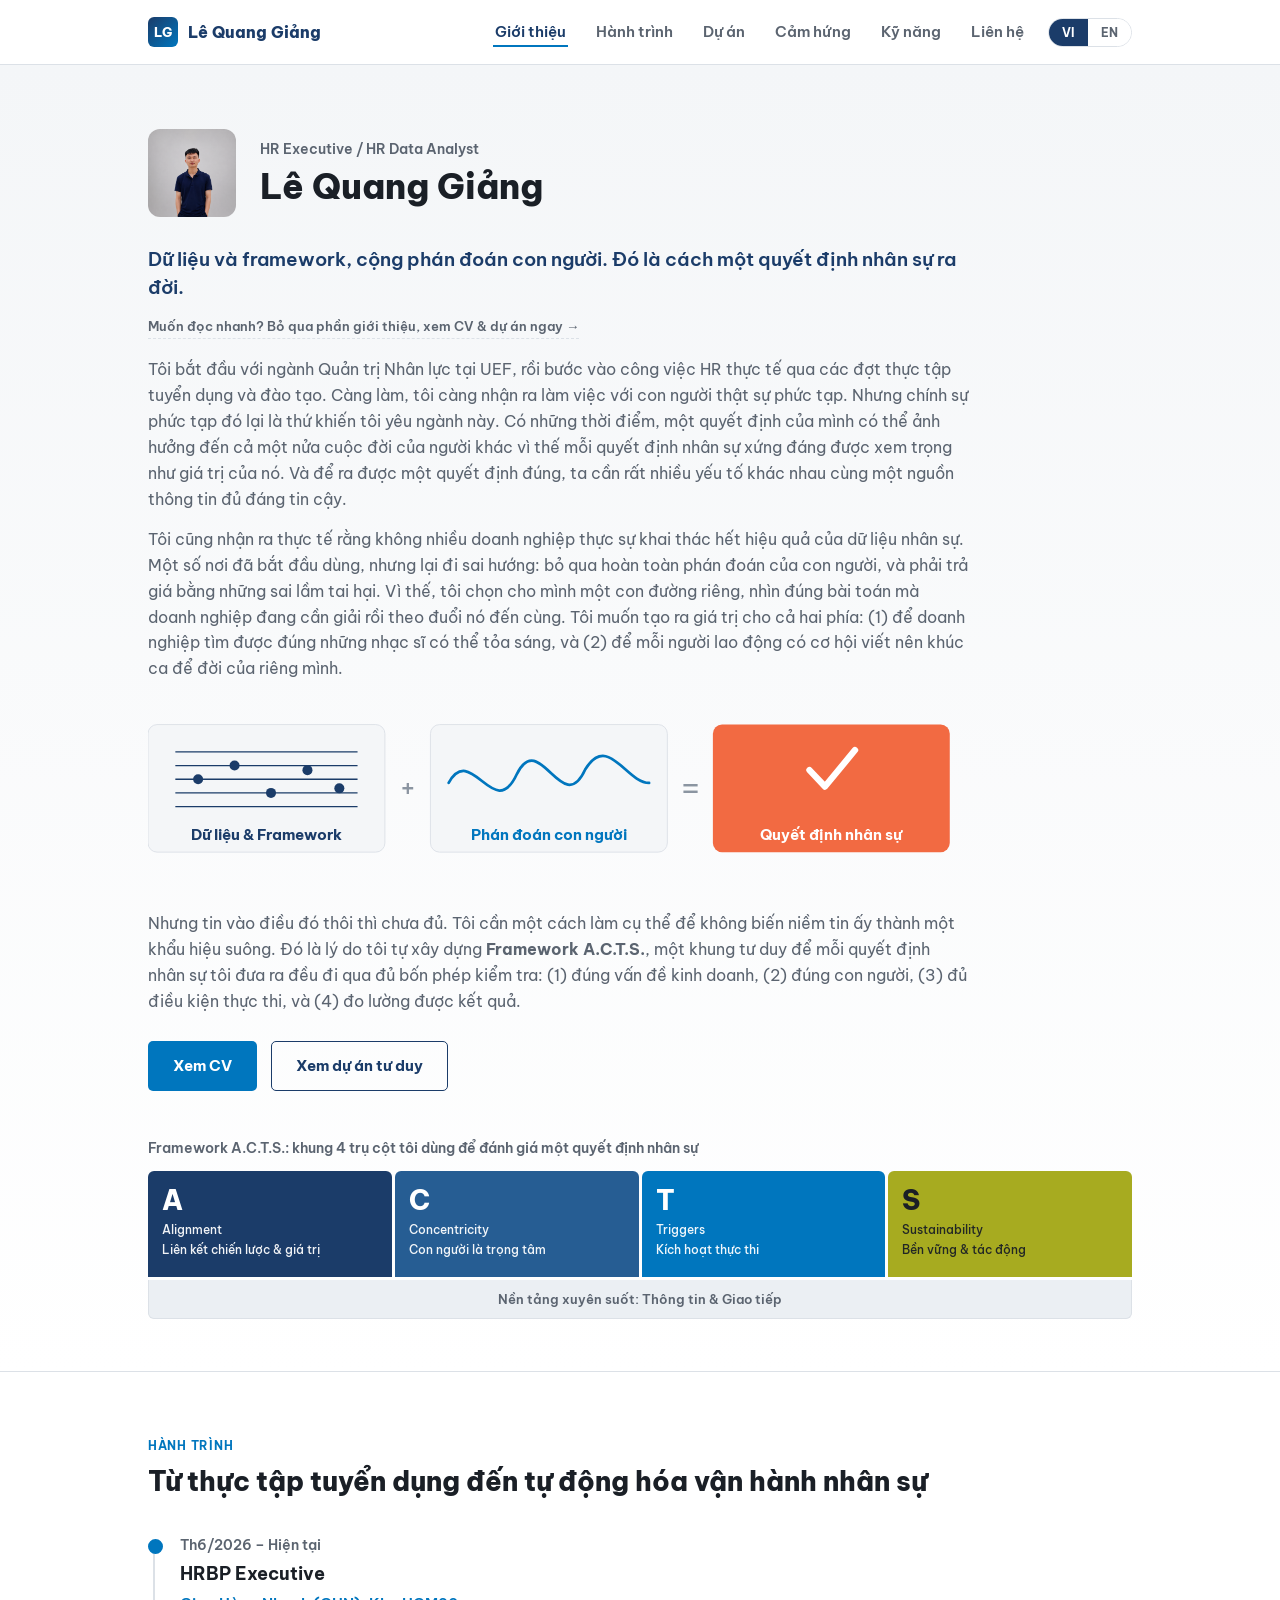
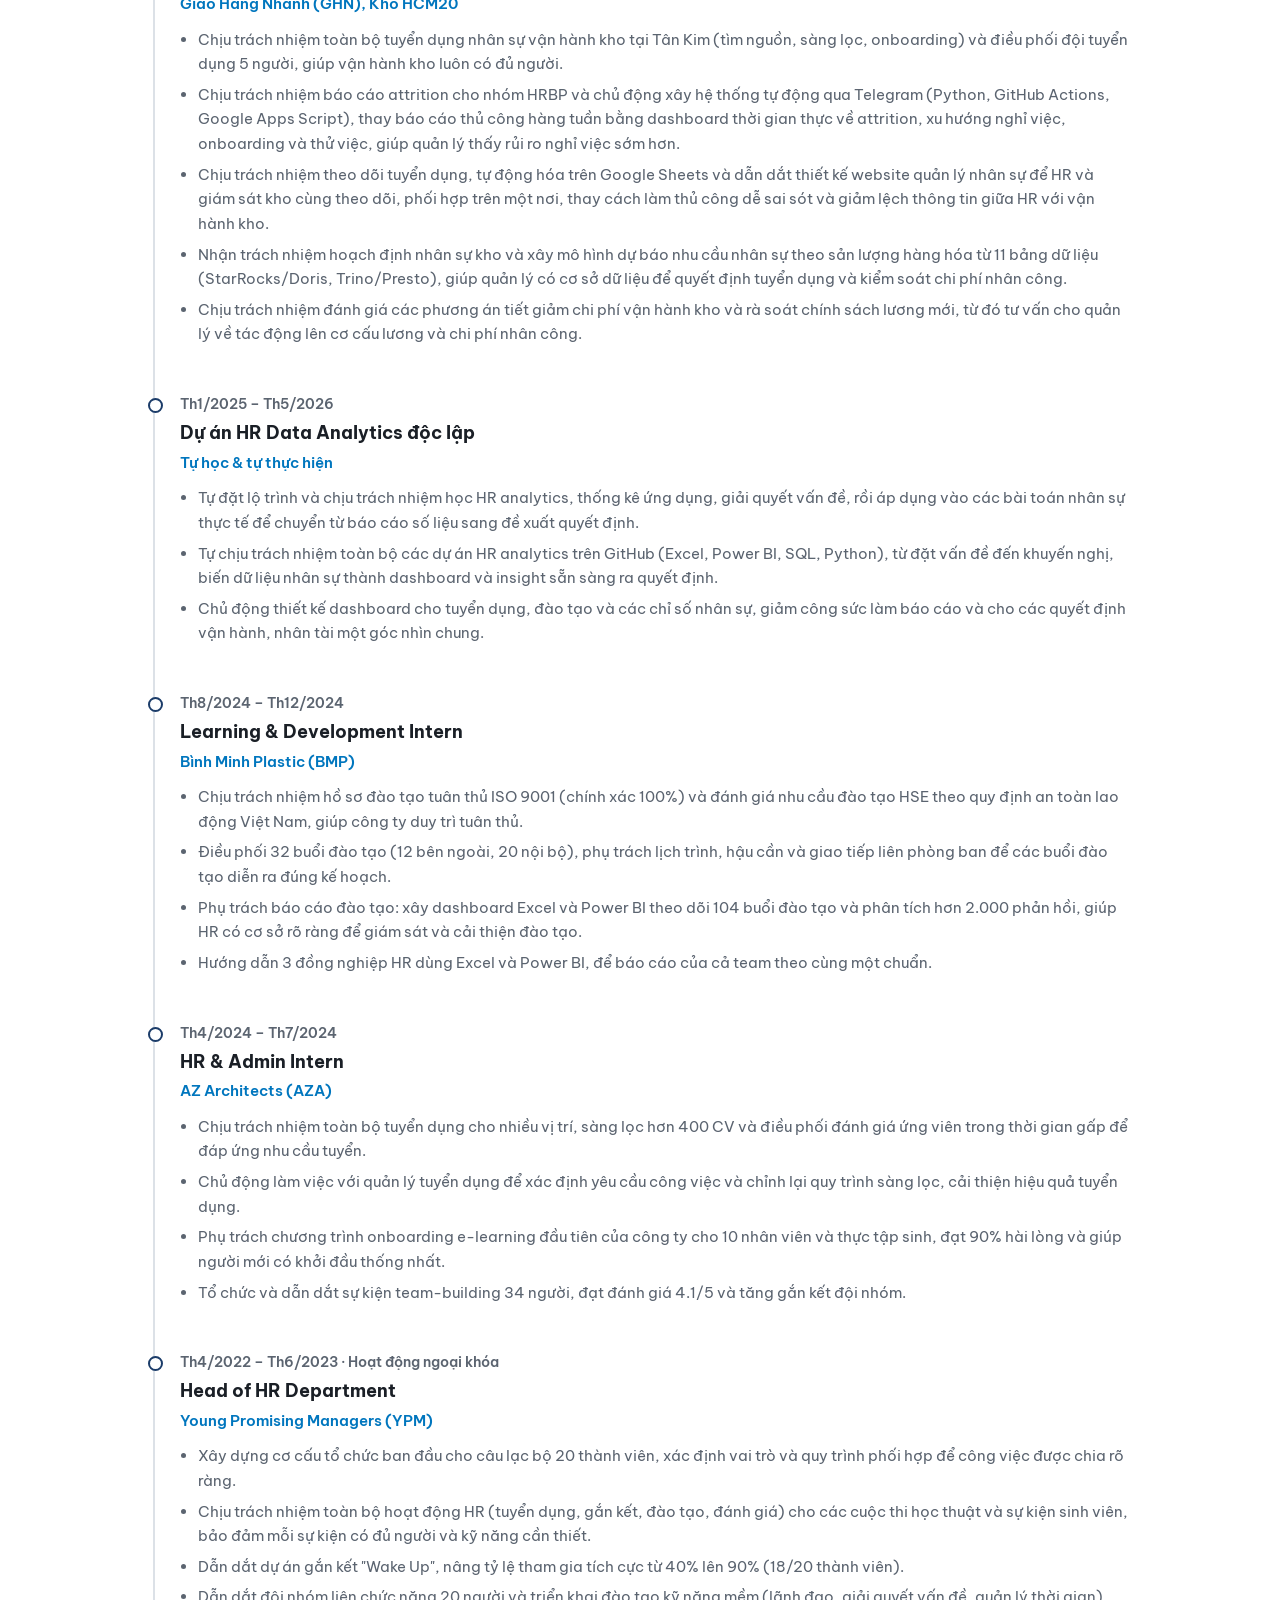
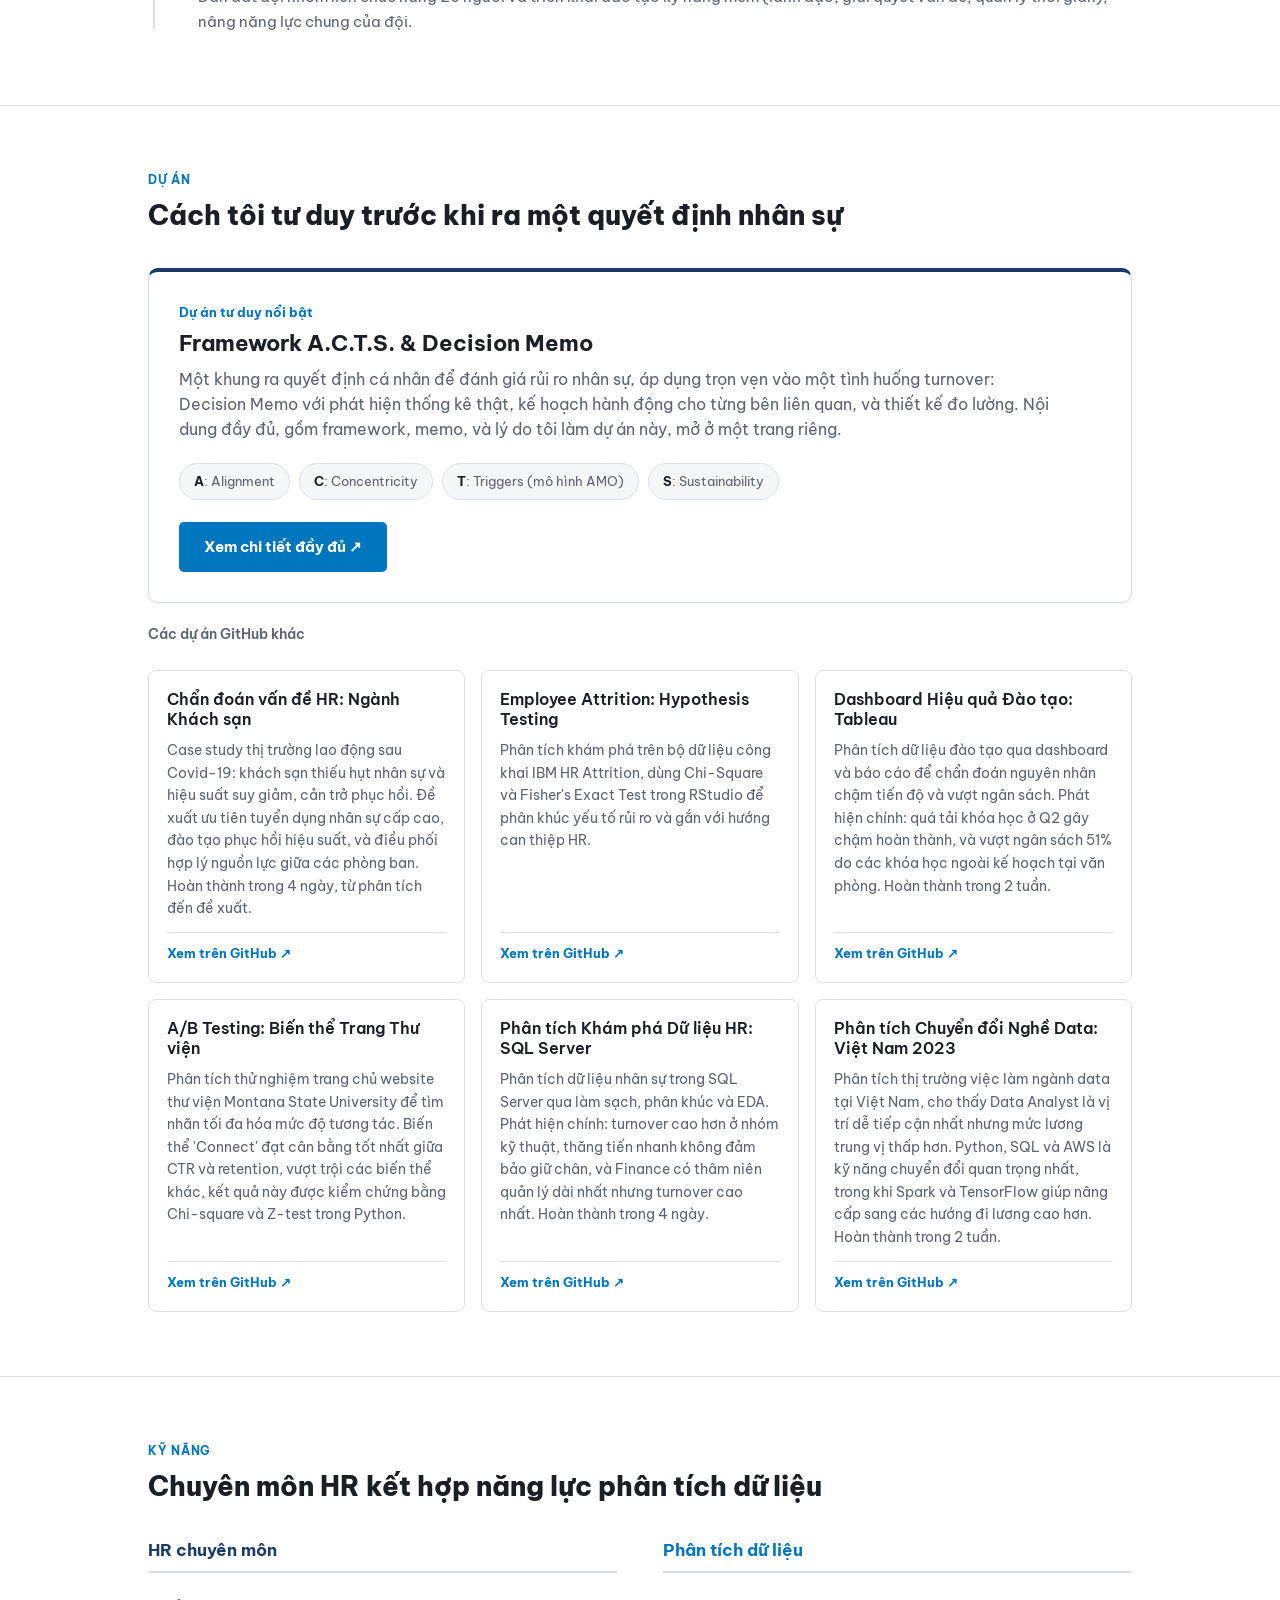
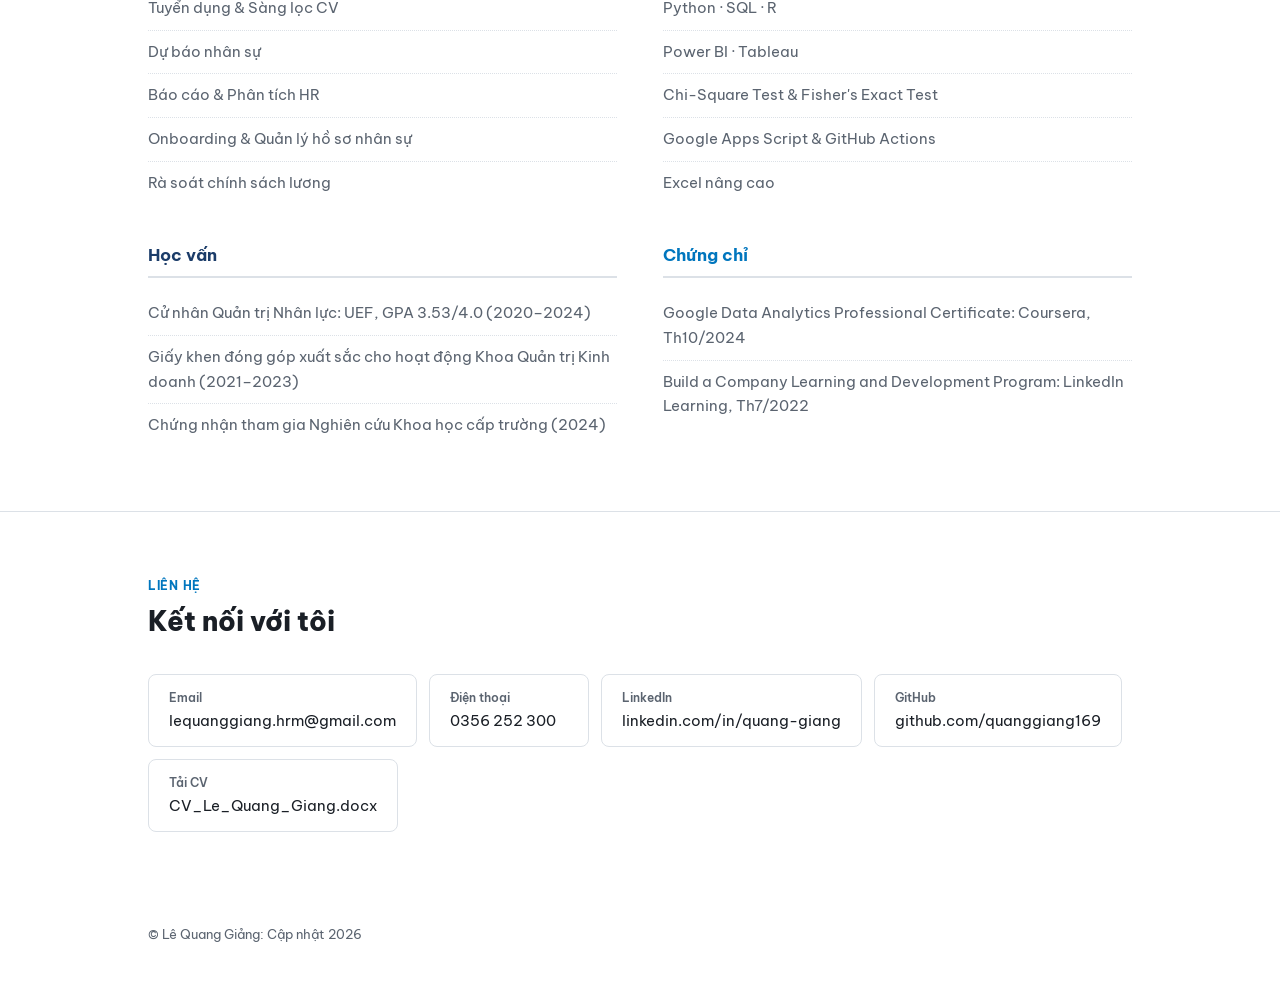
==== commit b87b1ac7: "Refine Vietnamese content in index.html Updated Vietnamese text for clarity and flow." ====
--- a/index.html
+++ b/index.html
@@ -51,11 +51,11 @@
     <a href="#hero-cta" class="skip-link" data-en="Reading quickly? Skip the intro, jump to CV &amp; projects →">Muốn đọc nhanh? Bỏ qua phần giới thiệu, xem CV &amp; dự án ngay →</a>
 
     <p class="hero-intro" data-en="I started in Human Resources Management at UEF, then stepped into real HR work through recruitment and training internships. The more I worked, the more I realized something. Working with people is genuinely complex. But that complexity is exactly what made me fall in love with this field. There were moments when a single decision of mine could affect half of someone else's life. So I understood that no HR decision is ever small, and getting one right takes many different factors, plus a source of information reliable enough to trust.">
-      Tôi bắt đầu với ngành Quản trị Nhân lực tại UEF, rồi bước vào công việc HR thực tế qua các đợt thực tập tuyển dụng và đào tạo. Càng làm, tôi càng nhận ra một điều. Làm việc với con người thật sự phức tạp. Nhưng chính sự phức tạp đó lại là thứ khiến tôi yêu ngành này. Có những thời điểm, một quyết định của mình có thể ảnh hưởng đến cả một nửa cuộc đời của người khác. Vì vậy, tôi hiểu rằng không có quyết định nhân sự nào là nhỏ, và để ra được một quyết định đúng, mình cần rất nhiều yếu tố khác nhau cùng một nguồn thông tin đủ đáng tin cậy.
+      Tôi bắt đầu với ngành Quản trị Nhân lực tại UEF, rồi bước vào công việc HR thực tế qua các đợt thực tập tuyển dụng và đào tạo. Càng làm, tôi càng nhận ra làm việc với con người thật sự phức tạp. Nhưng chính sự phức tạp đó lại là thứ khiến tôi yêu ngành này. Có những thời điểm, một quyết định của mình có thể ảnh hưởng đến cả một nửa cuộc đời của người khác vì thế mỗi quyết định nhân sự xứng đáng được xem trọng như giá trị của nó. Và để ra được một quyết định đúng, ta cần rất nhiều yếu tố khác nhau cùng một nguồn thông tin đủ đáng tin cậy.
     </p>
 
-    <p class="hero-intro" style="margin-top:14px;" data-en="I also noticed something. Not many businesses in HR are really getting the full value out of data yet. Some have started using it, but head the wrong direction: they ignore human judgment altogether, and pay for it with costly mistakes. So I chose my own path, seeing the real problem businesses need solved and pursuing it all the way. I want to create value for both sides: (1) so a company finds the musicians who can truly shine, and (2) so every employee gets the chance to write their own defining song.">
-      Tôi cũng nhận ra một điều. Chưa nhiều doanh nghiệp trong ngành HR thực sự khai thác hết hiệu quả của dữ liệu. Một số nơi đã bắt đầu dùng, nhưng lại đi sai hướng: bỏ qua hoàn toàn phán đoán của con người, và phải trả giá bằng những sai lầm tai hại. Vì thế, tôi chọn cho mình một con đường riêng, nhìn đúng bài toán mà doanh nghiệp đang cần giải rồi theo đuổi nó đến cùng. Tôi muốn tạo ra giá trị cho cả hai phía: (1) để doanh nghiệp tìm được đúng những nhạc sĩ có thể tỏa sáng, và (2) để mỗi người lao động có cơ hội viết nên khúc ca để đời của riêng mình.
+    <p class="hero-intro" style="margin-top:14px;" data-en="I also noticed that not many businesses are really getting the full value out of data in HR yet. Some have started using it, but head the wrong direction: they ignore human judgment altogether, and pay for it with costly mistakes. So I chose my own path, seeing the real problem businesses need solved and pursuing it all the way. I want to create value for both sides: (1) so a company finds the musicians who can truly shine, and (2) so every employee gets the chance to write their own defining song.">
+      Tôi cũng nhận ra thực tế rằng không nhiều doanh nghiệp thực sự khai thác hết hiệu quả của dữ liệu nhân sự. Một số nơi đã bắt đầu dùng, nhưng lại đi sai hướng: bỏ qua hoàn toàn phán đoán của con người, và phải trả giá bằng những sai lầm tai hại. Vì thế, tôi chọn cho mình một con đường riêng, nhìn đúng bài toán mà doanh nghiệp đang cần giải rồi theo đuổi nó đến cùng. Tôi muốn tạo ra giá trị cho cả hai phía: (1) để doanh nghiệp tìm được đúng những nhạc sĩ có thể tỏa sáng, và (2) để mỗi người lao động có cơ hội viết nên khúc ca để đời của riêng mình.
     </p>
 
     <div class="music-visual">
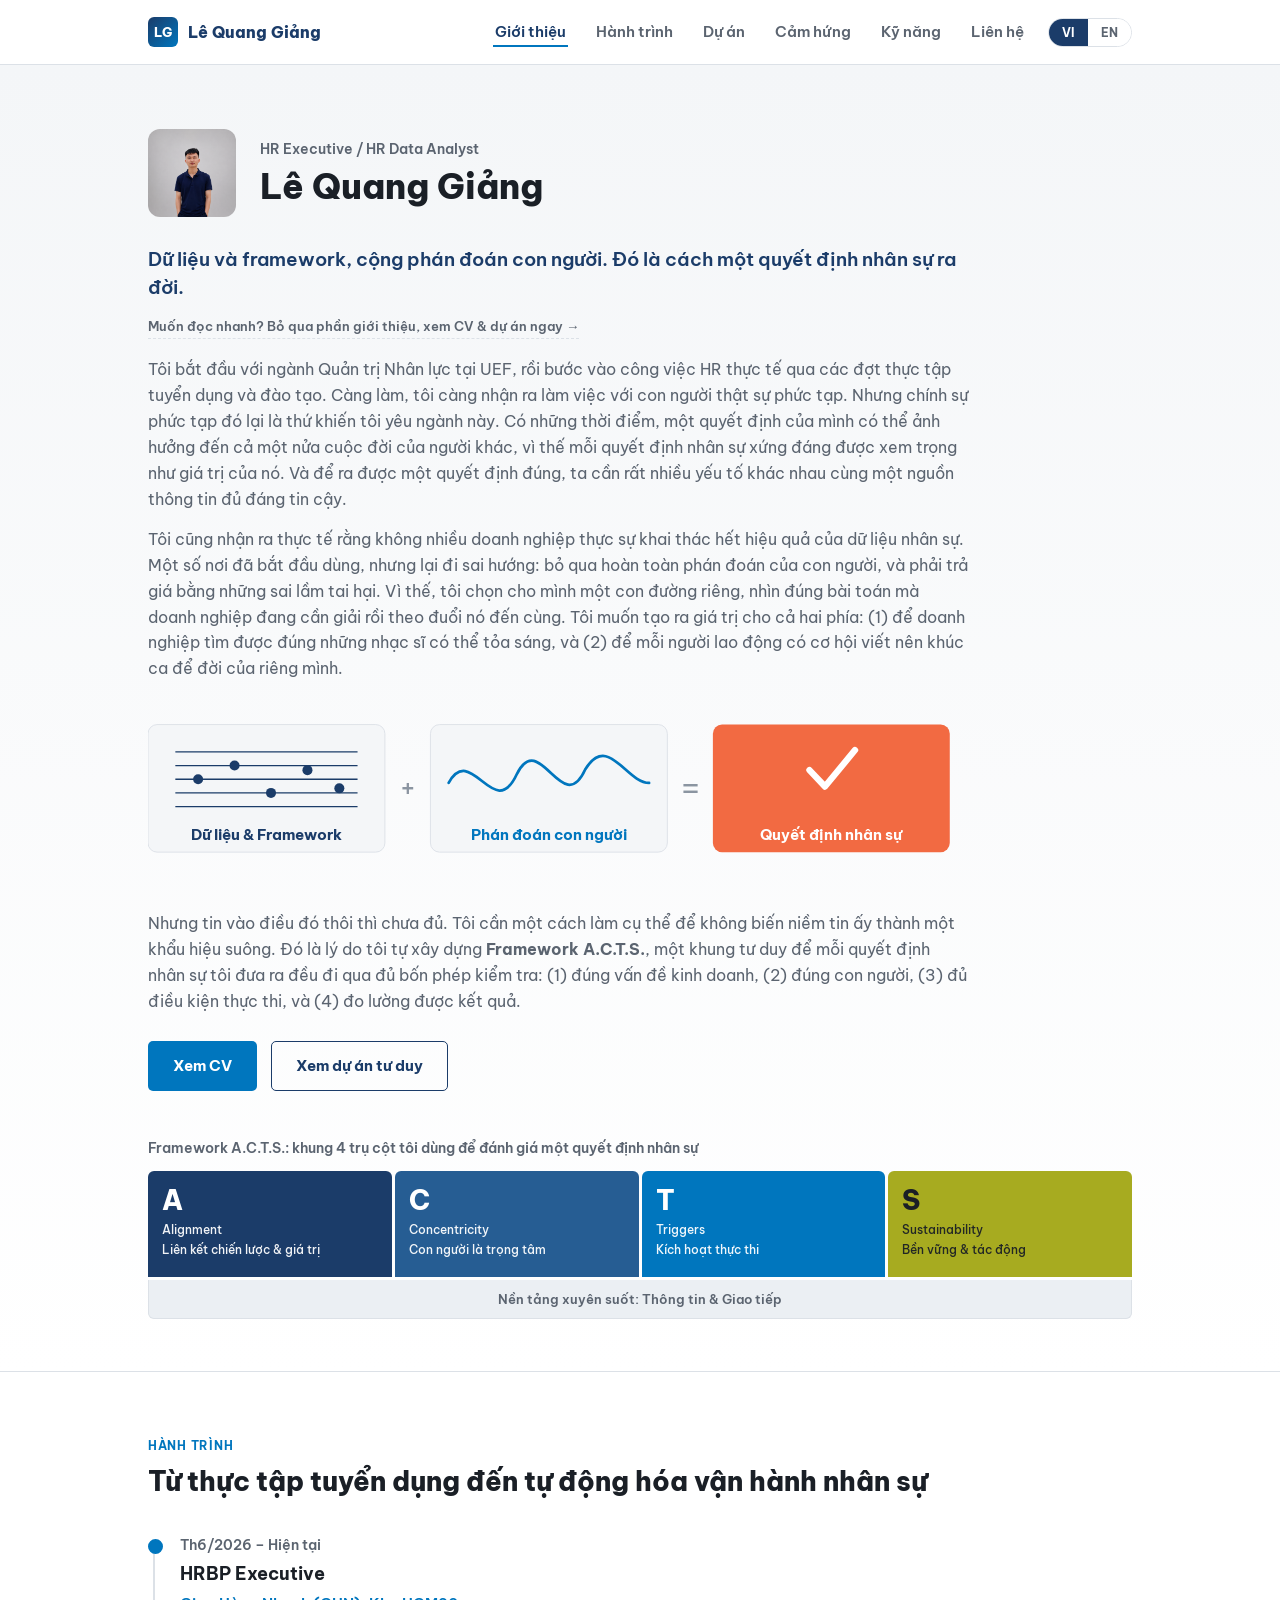
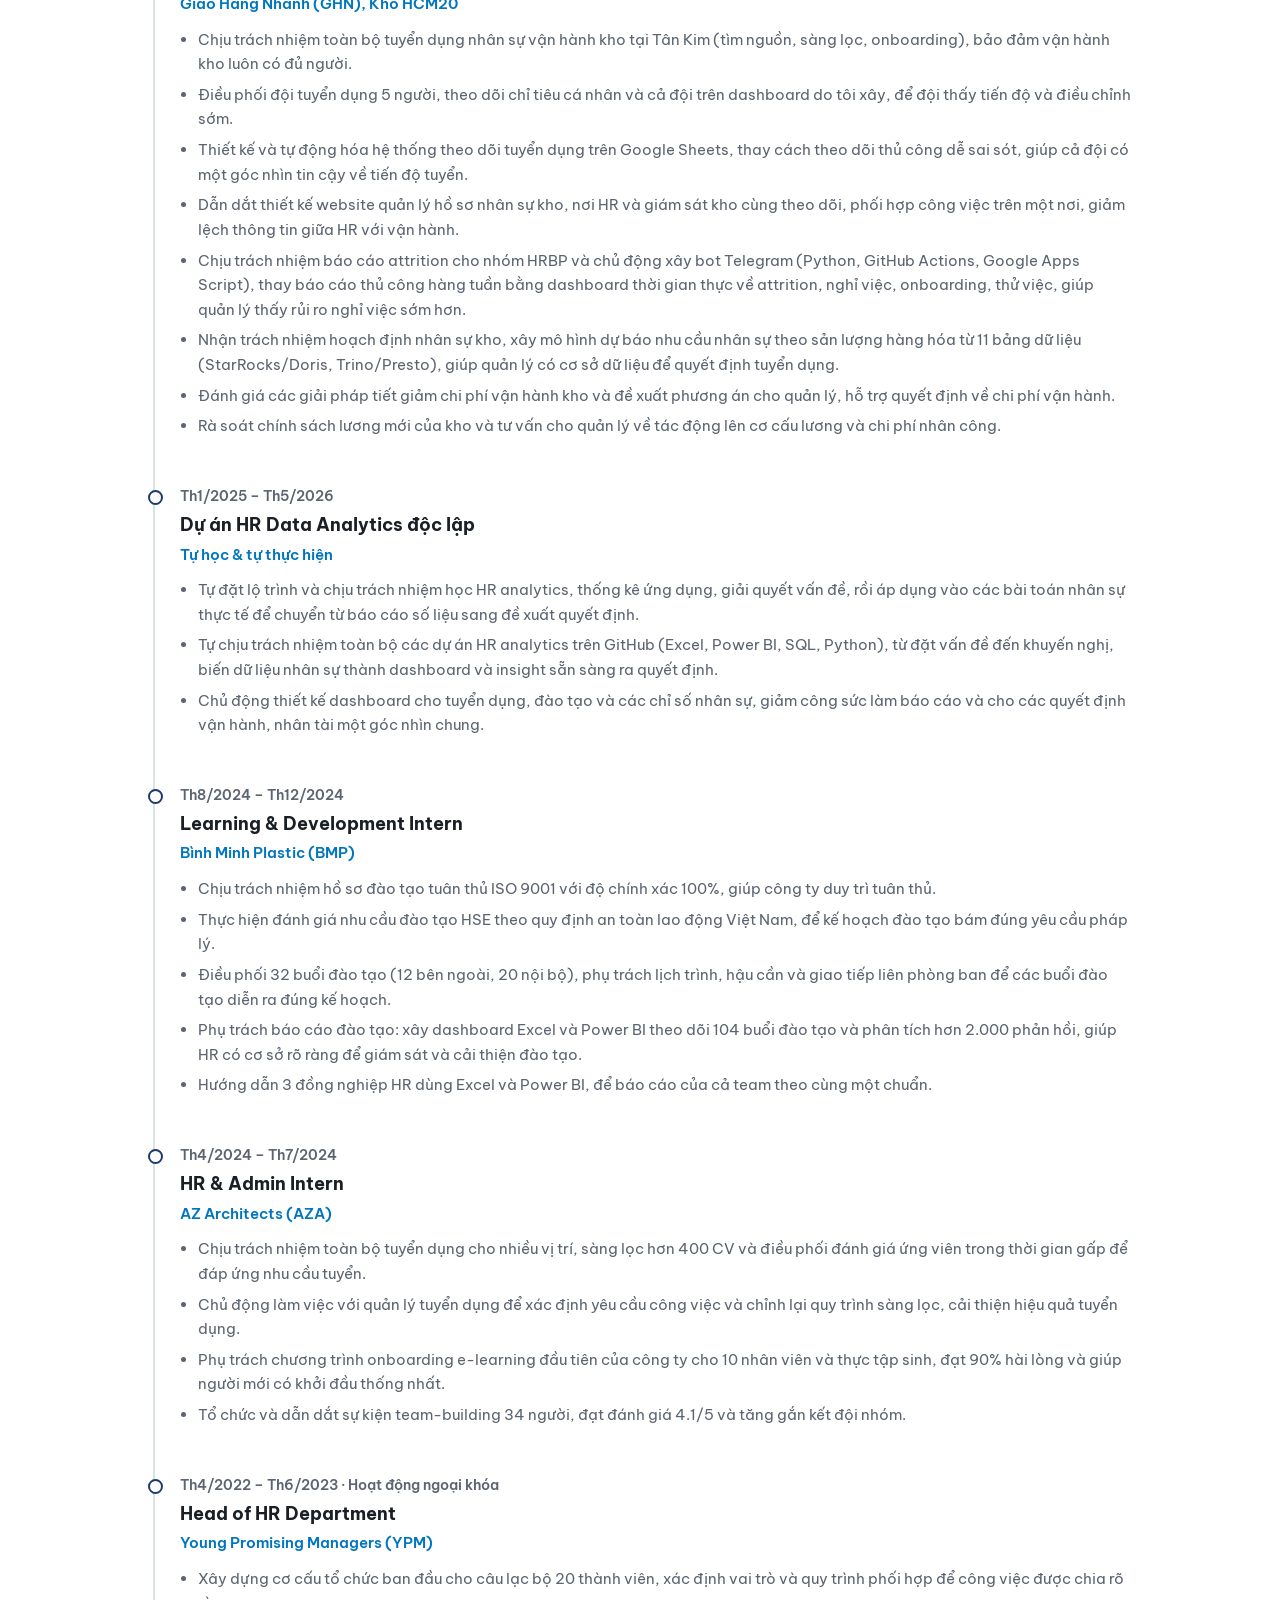
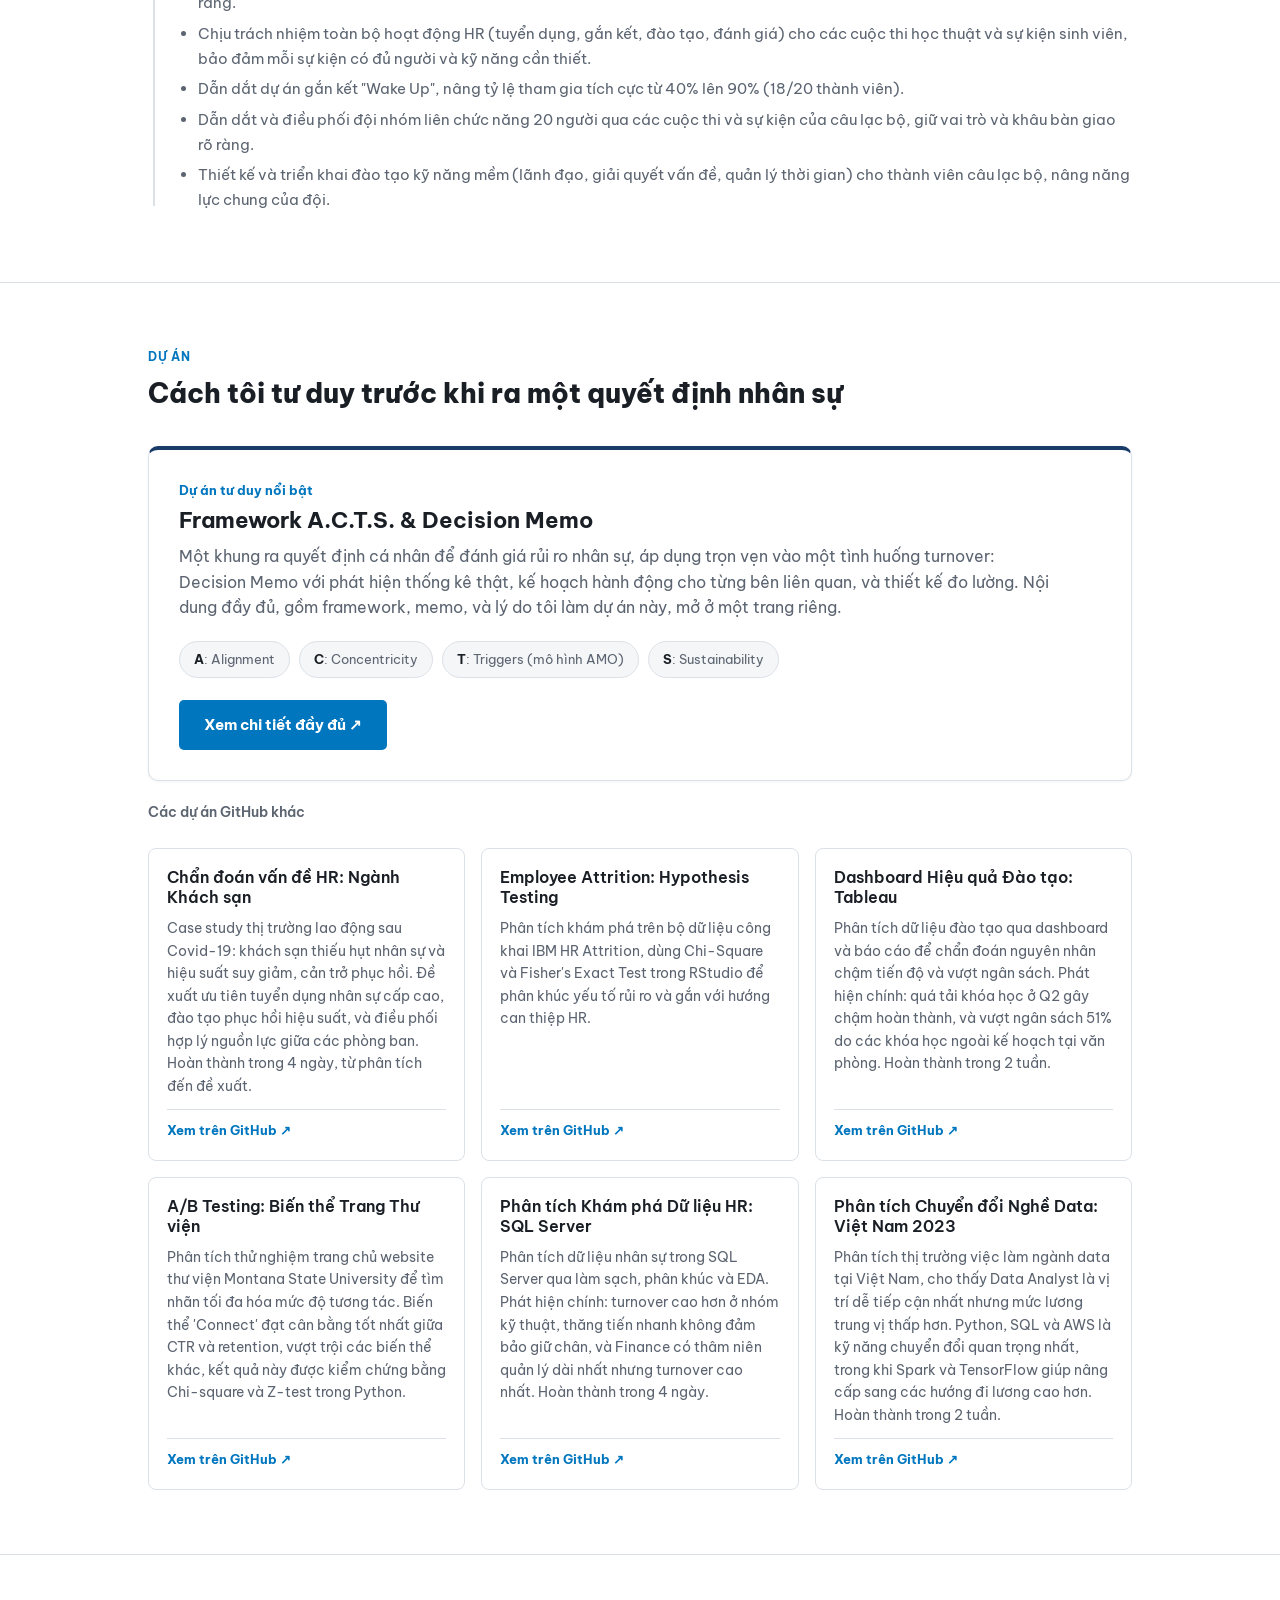
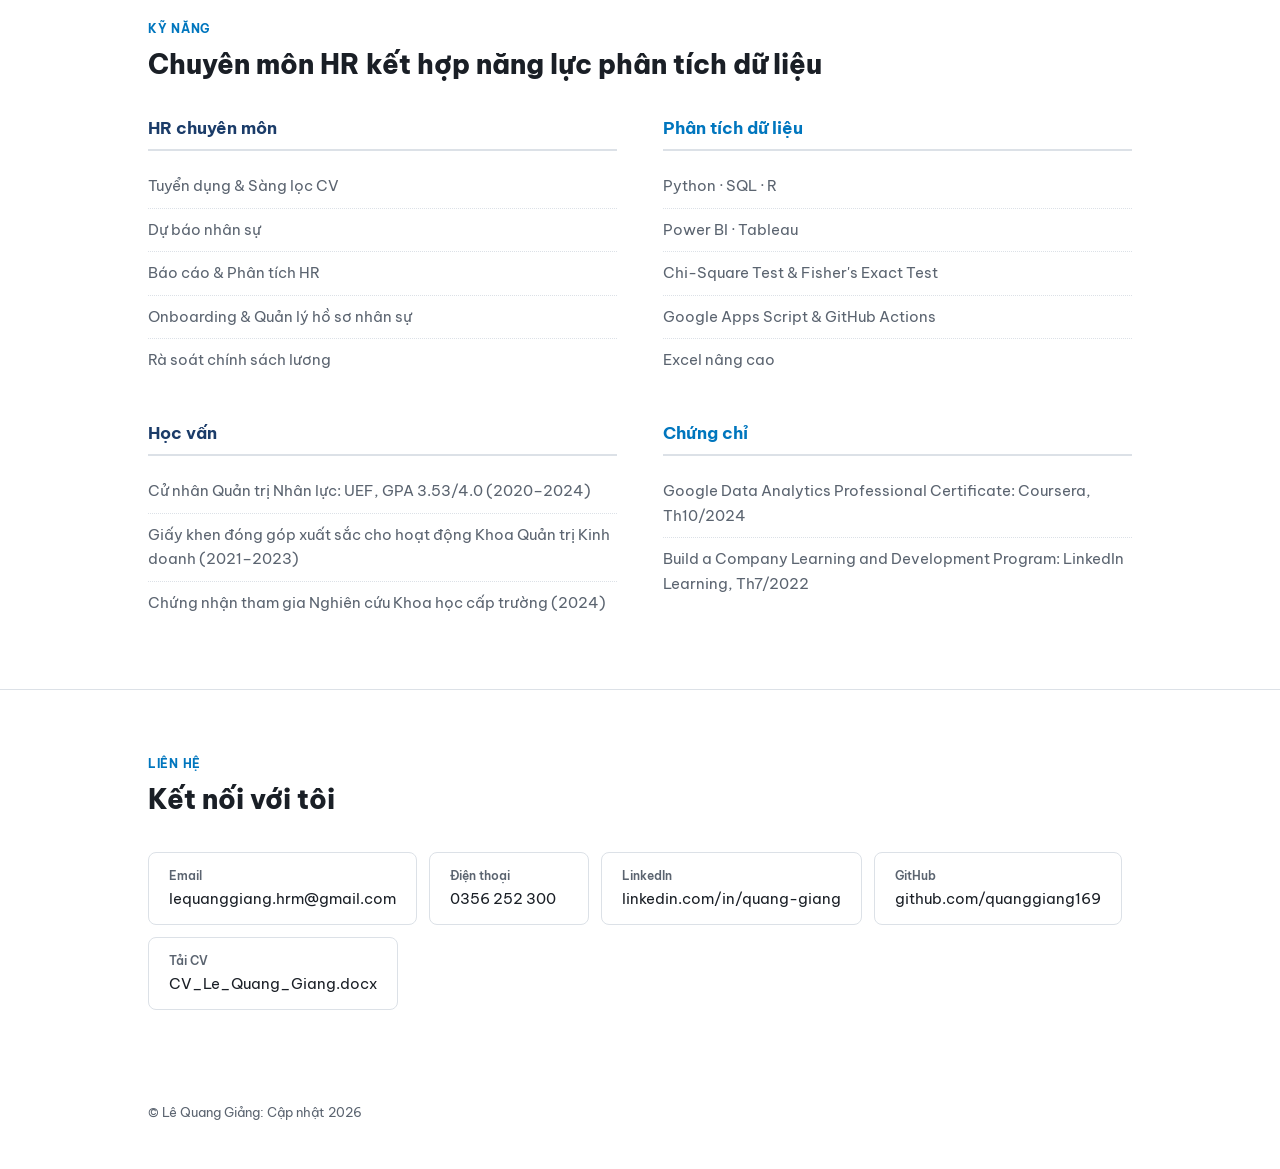
==== commit d16589f7: "Refactor content in index.html for clarity Updated multiple paragraphs in index.html for clarity and" ====
--- a/index.html
+++ b/index.html
@@ -50,11 +50,11 @@
 
     <a href="#hero-cta" class="skip-link" data-en="Reading quickly? Skip the intro, jump to CV &amp; projects →">Muốn đọc nhanh? Bỏ qua phần giới thiệu, xem CV &amp; dự án ngay →</a>
 
-    <p class="hero-intro" data-en="I started in Human Resources Management at UEF, then stepped into real HR work through recruitment and training internships. The more I worked, the more I realized something. Working with people is genuinely complex. But that complexity is exactly what made me fall in love with this field. There were moments when a single decision of mine could affect half of someone else's life. So I understood that no HR decision is ever small, and getting one right takes many different factors, plus a source of information reliable enough to trust.">
-      Tôi bắt đầu với ngành Quản trị Nhân lực tại UEF, rồi bước vào công việc HR thực tế qua các đợt thực tập tuyển dụng và đào tạo. Càng làm, tôi càng nhận ra làm việc với con người thật sự phức tạp. Nhưng chính sự phức tạp đó lại là thứ khiến tôi yêu ngành này. Có những thời điểm, một quyết định của mình có thể ảnh hưởng đến cả một nửa cuộc đời của người khác vì thế mỗi quyết định nhân sự xứng đáng được xem trọng như giá trị của nó. Và để ra được một quyết định đúng, ta cần rất nhiều yếu tố khác nhau cùng một nguồn thông tin đủ đáng tin cậy.
+    <p class="hero-intro" data-en="I started in Human Resources Management at UEF, then stepped into real HR work through recruitment and training internships. The more I worked, the more I realized that working with people is genuinely complex. But that complexity is exactly what made me fall in love with this field. There are moments when a single decision of ours can affect half of someone else&#x27;s life, so every HR decision deserves to be taken as seriously as its value. And to get a decision right, we need many different factors together with a source of information reliable enough to trust.">
+      Tôi bắt đầu với ngành Quản trị Nhân lực tại UEF, rồi bước vào công việc HR thực tế qua các đợt thực tập tuyển dụng và đào tạo. Càng làm, tôi càng nhận ra làm việc với con người thật sự phức tạp. Nhưng chính sự phức tạp đó lại là thứ khiến tôi yêu ngành này. Có những thời điểm, một quyết định của mình có thể ảnh hưởng đến cả một nửa cuộc đời của người khác, vì thế mỗi quyết định nhân sự xứng đáng được xem trọng như giá trị của nó. Và để ra được một quyết định đúng, ta cần rất nhiều yếu tố khác nhau cùng một nguồn thông tin đủ đáng tin cậy.
     </p>
 
-    <p class="hero-intro" style="margin-top:14px;" data-en="I also noticed that not many businesses are really getting the full value out of data in HR yet. Some have started using it, but head the wrong direction: they ignore human judgment altogether, and pay for it with costly mistakes. So I chose my own path, seeing the real problem businesses need solved and pursuing it all the way. I want to create value for both sides: (1) so a company finds the musicians who can truly shine, and (2) so every employee gets the chance to write their own defining song.">
+    <p class="hero-intro" style="margin-top:14px;" data-en="I also noticed the reality that not many businesses are truly getting the full value out of their HR data. Some have started using it, but head the wrong direction: they ignore human judgment altogether, and pay for it with costly mistakes. So I chose my own path, seeing the real problem businesses need solved and pursuing it all the way. I want to create value for both sides: (1) so a company finds the musicians who can truly shine, and (2) so every employee gets the chance to write their own defining song.">
       Tôi cũng nhận ra thực tế rằng không nhiều doanh nghiệp thực sự khai thác hết hiệu quả của dữ liệu nhân sự. Một số nơi đã bắt đầu dùng, nhưng lại đi sai hướng: bỏ qua hoàn toàn phán đoán của con người, và phải trả giá bằng những sai lầm tai hại. Vì thế, tôi chọn cho mình một con đường riêng, nhìn đúng bài toán mà doanh nghiệp đang cần giải rồi theo đuổi nó đến cùng. Tôi muốn tạo ra giá trị cho cả hai phía: (1) để doanh nghiệp tìm được đúng những nhạc sĩ có thể tỏa sáng, và (2) để mỗi người lao động có cơ hội viết nên khúc ca để đời của riêng mình.
     </p>
 
@@ -162,11 +162,14 @@
         <div class="tl-role" data-en="HRBP Executive">HRBP Executive</div>
         <div class="tl-org" data-en="Giao Hàng Nhanh (GHN), HCM20 Warehouse">Giao Hàng Nhanh (GHN), Kho HCM20</div>
         <ul class="tl-bullets">
-          <li data-en="Own end-to-end frontline recruitment (sourcing, screening, onboarding) at the Tân Kim warehouse and coordinate a 5-person recruitment team, keeping warehouse operations supplied with people.">Chịu trách nhiệm toàn bộ tuyển dụng nhân sự vận hành kho tại Tân Kim (tìm nguồn, sàng lọc, onboarding) và điều phối đội tuyển dụng 5 người, giúp vận hành kho luôn có đủ người.</li>
-          <li data-en="Own attrition reporting for the HRBP group and took the lead in building a Telegram automation (Python, GitHub Actions, Google Apps Script), replacing weekly manual reports with real-time dashboards on attrition, resignation trends, onboarding and probation, so managers see turnover risk sooner.">Chịu trách nhiệm báo cáo attrition cho nhóm HRBP và chủ động xây hệ thống tự động qua Telegram (Python, GitHub Actions, Google Apps Script), thay báo cáo thủ công hàng tuần bằng dashboard thời gian thực về attrition, xu hướng nghỉ việc, onboarding và thử việc, giúp quản lý thấy rủi ro nghỉ việc sớm hơn.</li>
-          <li data-en="Own recruitment tracking, automated it on Google Sheets, and led the design of an HR management website where HR and warehouse supervisors track and coordinate work in one place, replacing error-prone manual tracking and reducing information gaps between HR and operations.">Chịu trách nhiệm theo dõi tuyển dụng, tự động hóa trên Google Sheets và dẫn dắt thiết kế website quản lý nhân sự để HR và giám sát kho cùng theo dõi, phối hợp trên một nơi, thay cách làm thủ công dễ sai sót và giảm lệch thông tin giữa HR với vận hành kho.</li>
-          <li data-en="Took ownership of warehouse workforce planning and built a forecasting model on 11 tables (StarRocks/Doris, Trino/Presto) that predicts staffing needs from shipment volume, giving managers a data basis for hiring decisions and labor cost control.">Nhận trách nhiệm hoạch định nhân sự kho và xây mô hình dự báo nhu cầu nhân sự theo sản lượng hàng hóa từ 11 bảng dữ liệu (StarRocks/Doris, Trino/Presto), giúp quản lý có cơ sở dữ liệu để quyết định tuyển dụng và kiểm soát chi phí nhân công.</li>
-          <li data-en="Evaluated cost-reduction options for warehouse operations and reviewed the new salary policy, then advised management on its impact on compensation structure and labor cost.">Chịu trách nhiệm đánh giá các phương án tiết giảm chi phí vận hành kho và rà soát chính sách lương mới, từ đó tư vấn cho quản lý về tác động lên cơ cấu lương và chi phí nhân công.</li>
+          <li data-en="Own end-to-end frontline recruitment (sourcing, screening, onboarding) at the Tân Kim warehouse, keeping warehouse operations supplied with people.">Chịu trách nhiệm toàn bộ tuyển dụng nhân sự vận hành kho tại Tân Kim (tìm nguồn, sàng lọc, onboarding), bảo đảm vận hành kho luôn có đủ người.</li>
+          <li data-en="Coordinate a 5-person recruitment team and track individual and team hiring targets on a dashboard I built, so the team sees progress and adjusts early.">Điều phối đội tuyển dụng 5 người, theo dõi chỉ tiêu cá nhân và cả đội trên dashboard do tôi xây, để đội thấy tiến độ và điều chỉnh sớm.</li>
+          <li data-en="Designed and automated the recruitment tracking system on Google Sheets, replacing manual, error-prone tracking and giving the team one reliable view of hiring progress.">Thiết kế và tự động hóa hệ thống theo dõi tuyển dụng trên Google Sheets, thay cách theo dõi thủ công dễ sai sót, giúp cả đội có một góc nhìn tin cậy về tiến độ tuyển.</li>
+          <li data-en="Led the design of an HR management website for warehouse employee records, where HR and warehouse supervisors track and coordinate work in one place, reducing information gaps between HR and operations.">Dẫn dắt thiết kế website quản lý hồ sơ nhân sự kho, nơi HR và giám sát kho cùng theo dõi, phối hợp công việc trên một nơi, giảm lệch thông tin giữa HR với vận hành.</li>
+          <li data-en="Own attrition reporting for the HRBP group and took the initiative to build a Telegram bot (Python, GitHub Actions, Google Apps Script), replacing weekly manual reports with real-time dashboards on attrition, resignations, onboarding and probation, so managers see turnover risk sooner.">Chịu trách nhiệm báo cáo attrition cho nhóm HRBP và chủ động xây bot Telegram (Python, GitHub Actions, Google Apps Script), thay báo cáo thủ công hàng tuần bằng dashboard thời gian thực về attrition, nghỉ việc, onboarding, thử việc, giúp quản lý thấy rủi ro nghỉ việc sớm hơn.</li>
+          <li data-en="Took ownership of warehouse workforce planning and built a model forecasting staffing needs from shipment volume, using 11 tables (StarRocks/Doris, Trino/Presto), giving managers a data basis for hiring decisions.">Nhận trách nhiệm hoạch định nhân sự kho, xây mô hình dự báo nhu cầu nhân sự theo sản lượng hàng hóa từ 11 bảng dữ liệu (StarRocks/Doris, Trino/Presto), giúp quản lý có cơ sở dữ liệu để quyết định tuyển dụng.</li>
+          <li data-en="Evaluated cost-reduction solutions for warehouse operations and recommended options to management, supporting decisions on operating cost.">Đánh giá các giải pháp tiết giảm chi phí vận hành kho và đề xuất phương án cho quản lý, hỗ trợ quyết định về chi phí vận hành.</li>
+          <li data-en="Reviewed the warehouse&#x27;s new salary policy and advised management on its impact on compensation structure and labor cost.">Rà soát chính sách lương mới của kho và tư vấn cho quản lý về tác động lên cơ cấu lương và chi phí nhân công.</li>
         </ul>
       </div>
 
@@ -186,7 +189,8 @@
         <div class="tl-role" data-en="Learning &amp; Development Intern">Learning &amp; Development Intern</div>
         <div class="tl-org" data-en="Bình Minh Plastic (BMP)">Bình Minh Plastic (BMP)</div>
         <ul class="tl-bullets">
-          <li data-en="Responsible for ISO 9001-compliant training records (100% accuracy) and an HSE training-needs assessment against Vietnam OSH regulations, helping the company stay compliant.">Chịu trách nhiệm hồ sơ đào tạo tuân thủ ISO 9001 (chính xác 100%) và đánh giá nhu cầu đào tạo HSE theo quy định an toàn lao động Việt Nam, giúp công ty duy trì tuân thủ.</li>
+          <li data-en="Maintained ISO 9001-compliant training records with 100% accuracy, helping the company stay compliant.">Chịu trách nhiệm hồ sơ đào tạo tuân thủ ISO 9001 với độ chính xác 100%, giúp công ty duy trì tuân thủ.</li>
+          <li data-en="Conducted an HSE training-needs assessment against Vietnam OSH regulations, so training plans matched legal requirements.">Thực hiện đánh giá nhu cầu đào tạo HSE theo quy định an toàn lao động Việt Nam, để kế hoạch đào tạo bám đúng yêu cầu pháp lý.</li>
           <li data-en="Coordinated 32 training sessions (12 external, 20 internal), owning scheduling, logistics and cross-department communication so sessions ran as planned.">Điều phối 32 buổi đào tạo (12 bên ngoài, 20 nội bộ), phụ trách lịch trình, hậu cần và giao tiếp liên phòng ban để các buổi đào tạo diễn ra đúng kế hoạch.</li>
           <li data-en="Owned training reporting: built Excel and Power BI dashboards tracking 104 training sessions and analyzing 2,000+ feedback entries, giving HR a clear basis to monitor and improve training.">Phụ trách báo cáo đào tạo: xây dashboard Excel và Power BI theo dõi 104 buổi đào tạo và phân tích hơn 2.000 phản hồi, giúp HR có cơ sở rõ ràng để giám sát và cải thiện đào tạo.</li>
           <li data-en="Guided 3 HR teammates in Excel and Power BI, so team reports followed one standard.">Hướng dẫn 3 đồng nghiệp HR dùng Excel và Power BI, để báo cáo của cả team theo cùng một chuẩn.</li>
@@ -213,7 +217,8 @@
           <li data-en="Built the initial organizational structure for a 20-member club, defining roles and coordination processes so work was clearly shared.">Xây dựng cơ cấu tổ chức ban đầu cho câu lạc bộ 20 thành viên, xác định vai trò và quy trình phối hợp để công việc được chia rõ ràng.</li>
           <li data-en="Owned HR end to end (recruitment, engagement, training, evaluation) for academic competitions and student events, making sure each event had the people and skills it needed.">Chịu trách nhiệm toàn bộ hoạt động HR (tuyển dụng, gắn kết, đào tạo, đánh giá) cho các cuộc thi học thuật và sự kiện sinh viên, bảo đảm mỗi sự kiện có đủ người và kỹ năng cần thiết.</li>
           <li data-en="Led the &quot;Wake Up&quot; engagement project, lifting active participation from 40% to 90% (18/20 members).">Dẫn dắt dự án gắn kết "Wake Up", nâng tỷ lệ tham gia tích cực từ 40% lên 90% (18/20 thành viên).</li>
-          <li data-en="Led a 20-member cross-functional team and delivered soft-skill training (leadership, problem-solving, time management), raising the team&#x27;s overall capability.">Dẫn dắt đội nhóm liên chức năng 20 người và triển khai đào tạo kỹ năng mềm (lãnh đạo, giải quyết vấn đề, quản lý thời gian), nâng năng lực chung của đội.</li>
+          <li data-en="Led and coordinated a 20-member cross-functional team across the club&#x27;s competitions and events, keeping roles and handoffs clear.">Dẫn dắt và điều phối đội nhóm liên chức năng 20 người qua các cuộc thi và sự kiện của câu lạc bộ, giữ vai trò và khâu bàn giao rõ ràng.</li>
+          <li data-en="Designed and delivered soft-skill training (leadership, problem-solving, time management) for club members, raising the team&#x27;s overall capability.">Thiết kế và triển khai đào tạo kỹ năng mềm (lãnh đạo, giải quyết vấn đề, quản lý thời gian) cho thành viên câu lạc bộ, nâng năng lực chung của đội.</li>
         </ul>
       </div>
     </div>
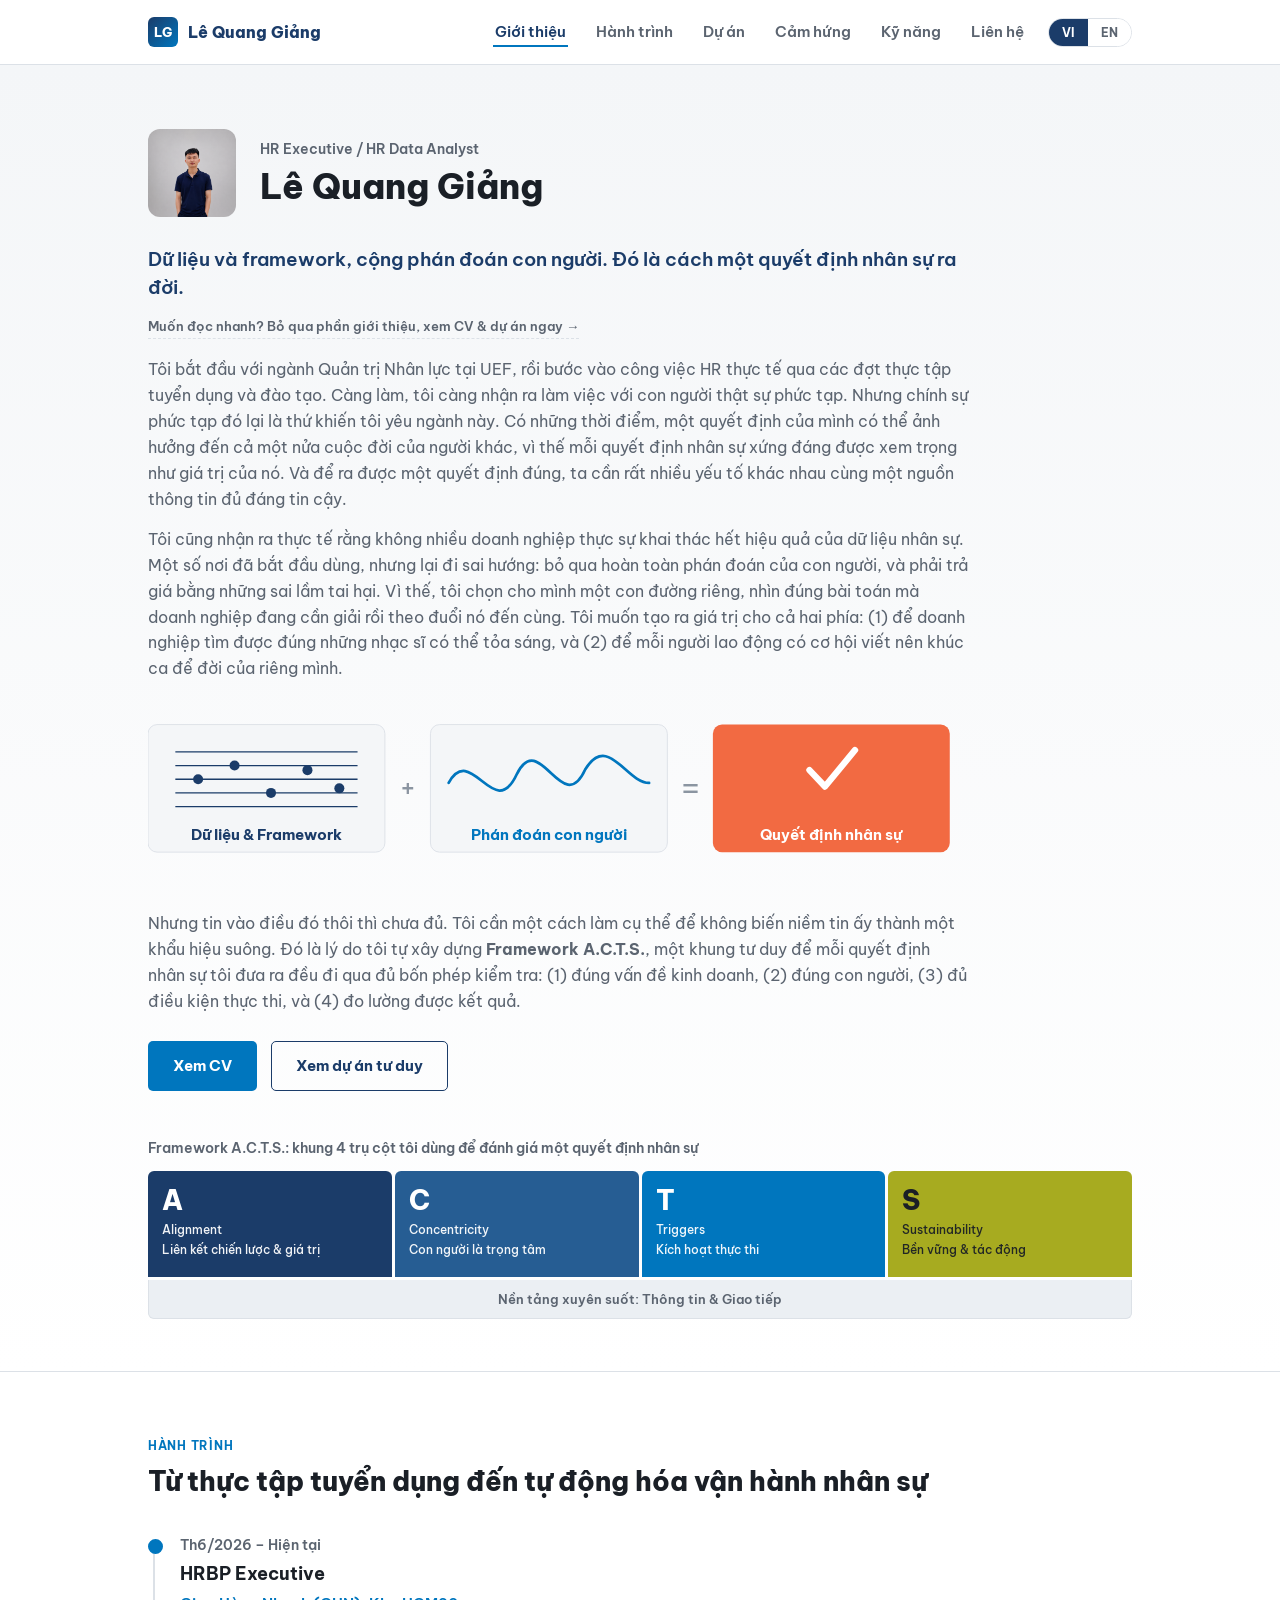
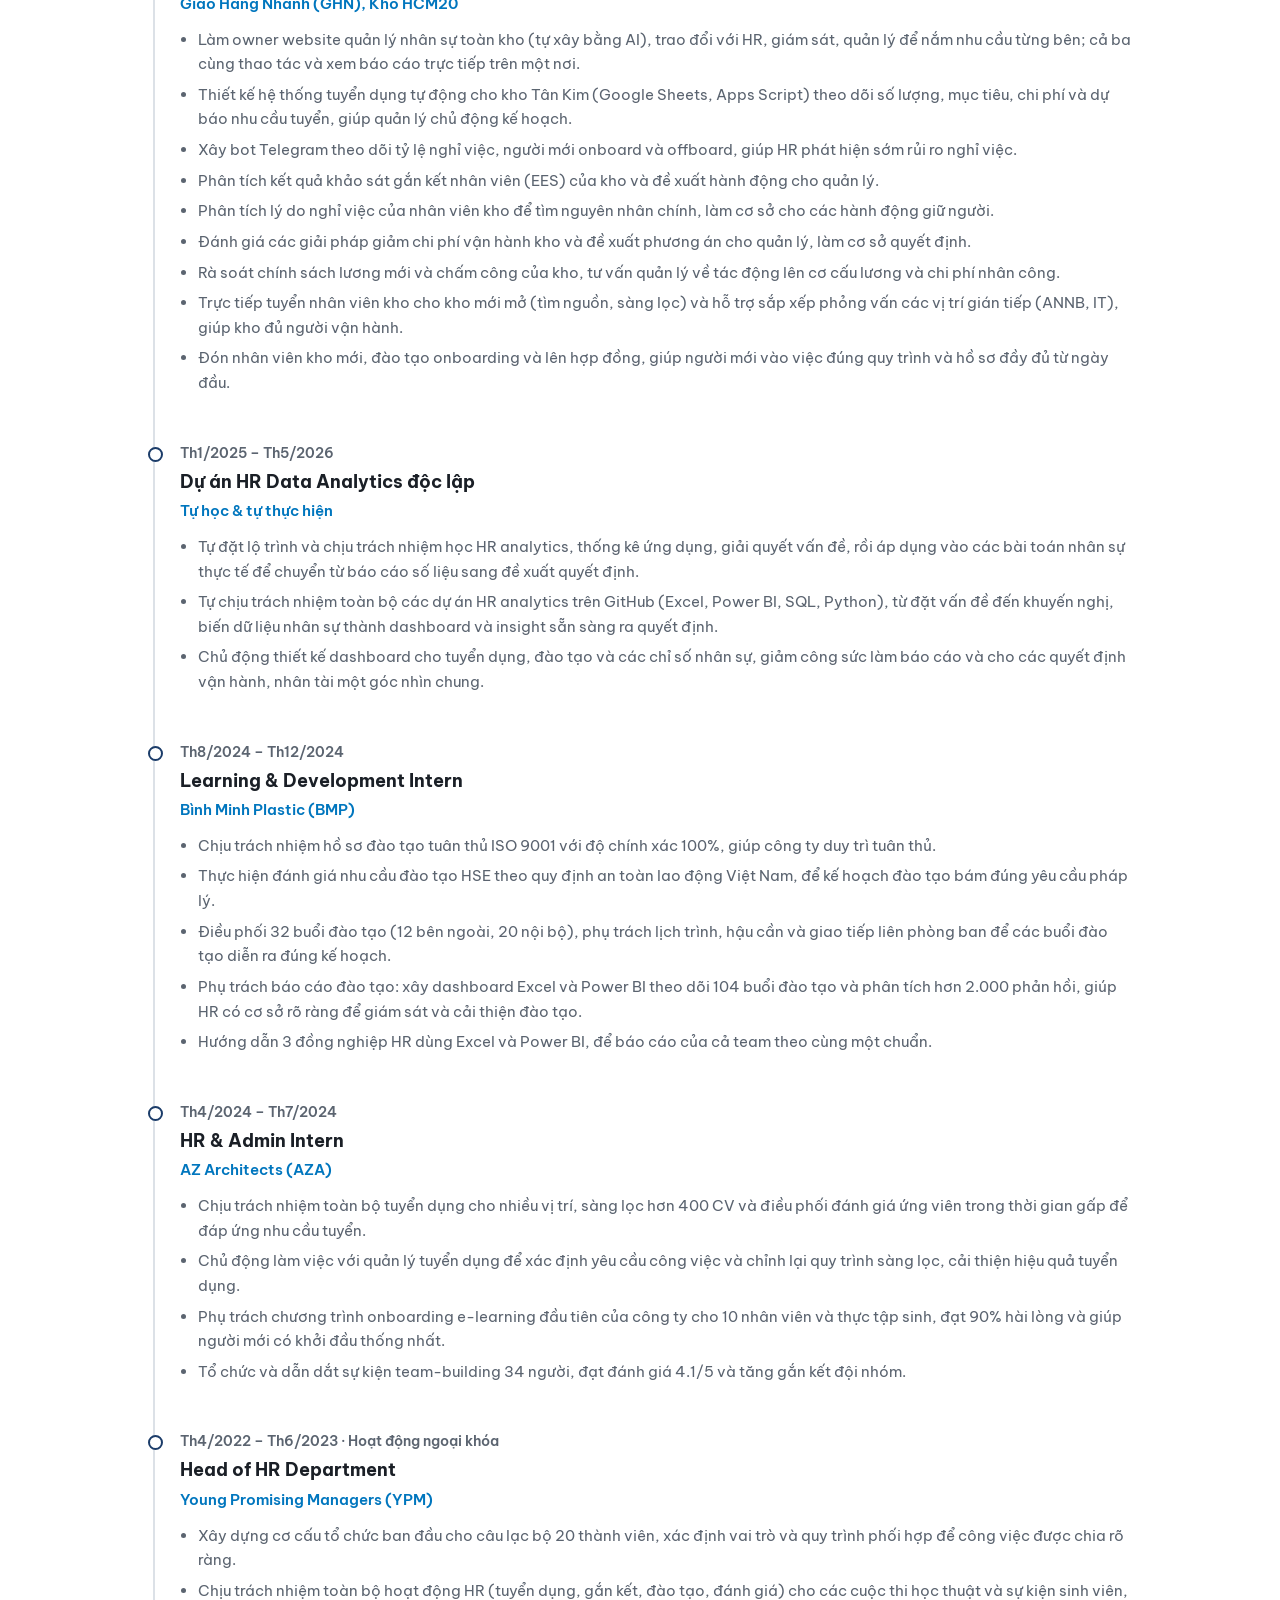
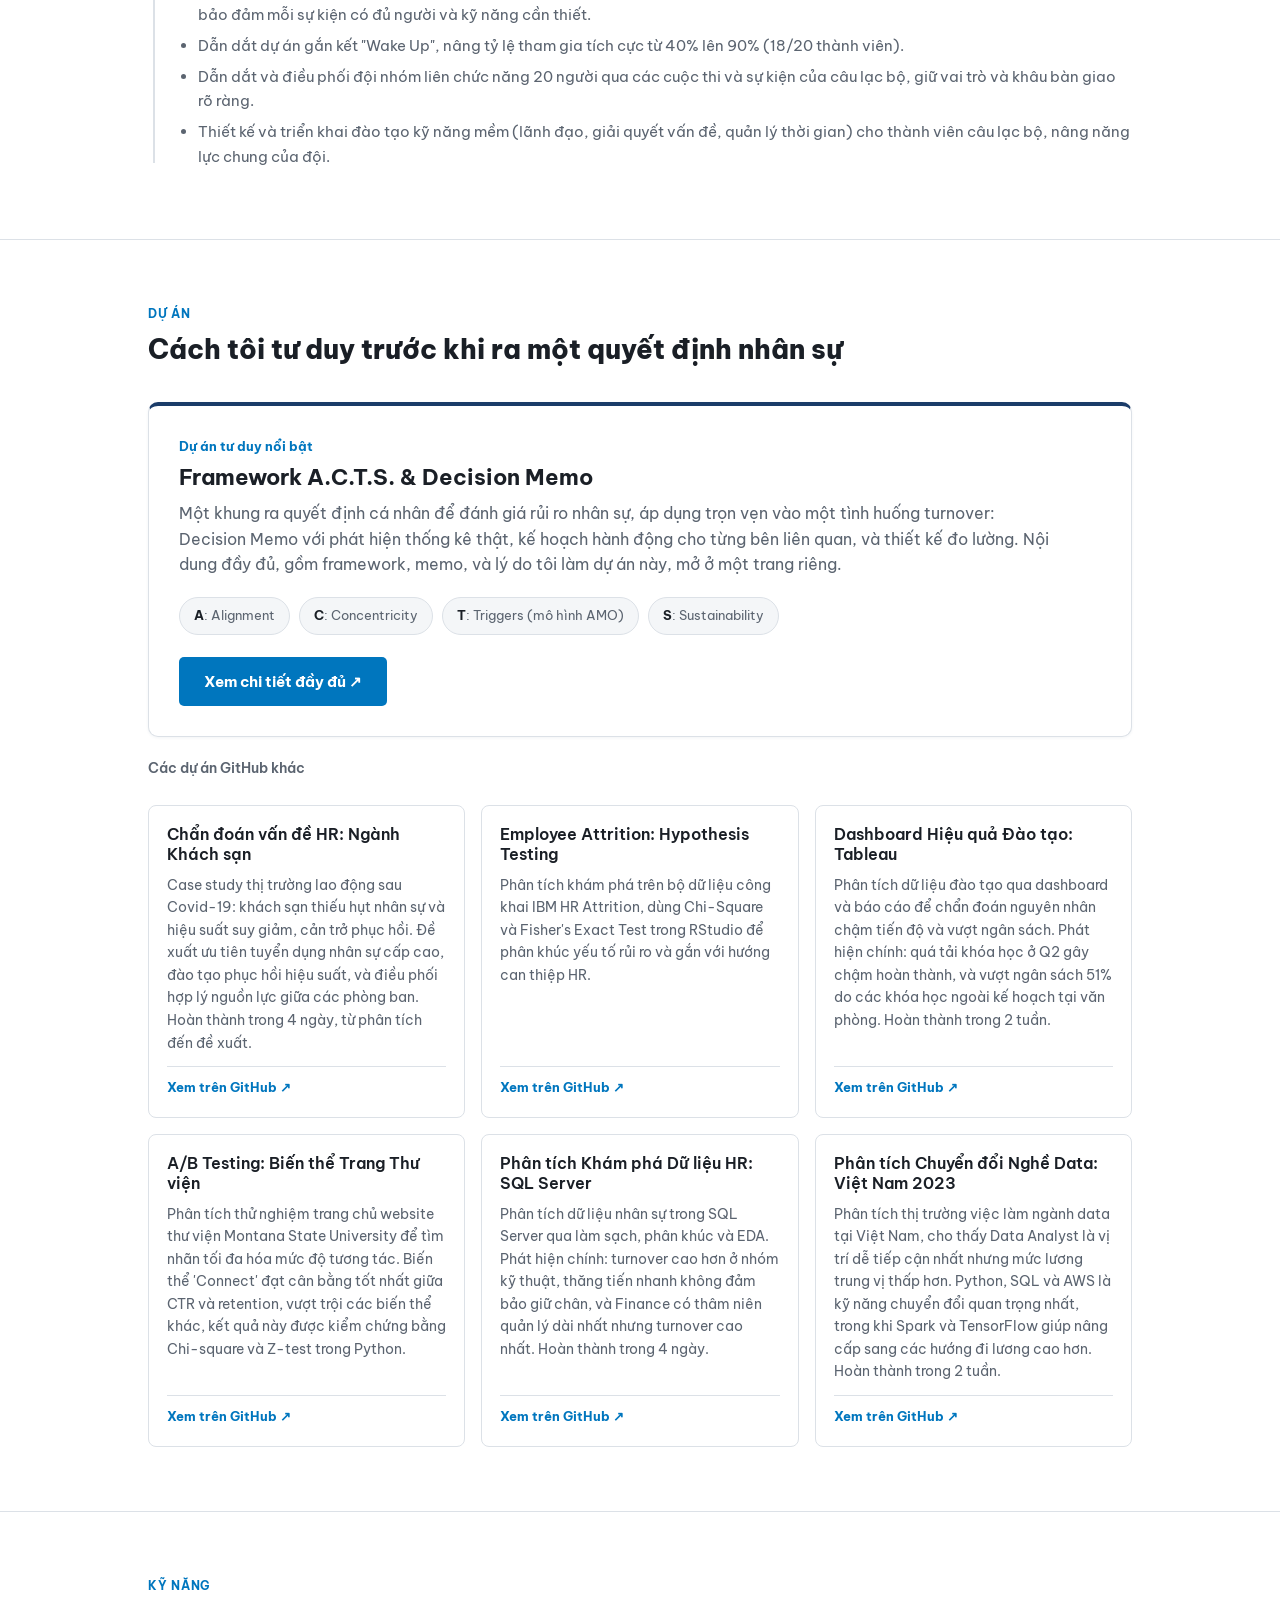
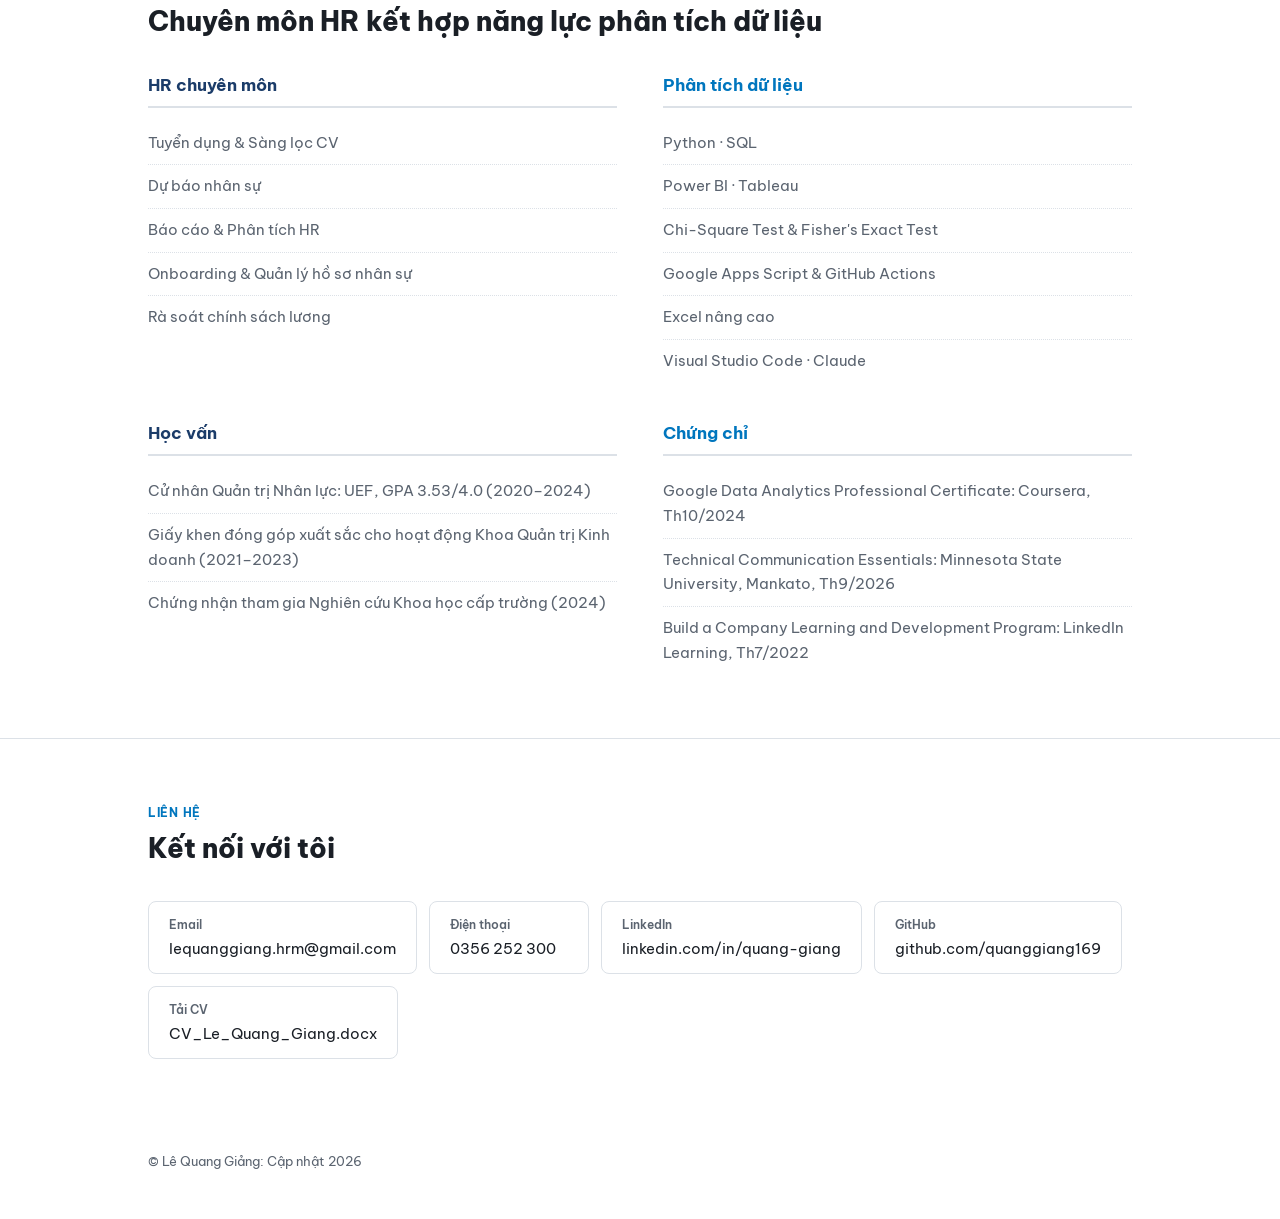
==== commit 10c1f49e: "Add files via upload" ====
--- a/index.html
+++ b/index.html
@@ -162,14 +162,15 @@
         <div class="tl-role" data-en="HRBP Executive">HRBP Executive</div>
         <div class="tl-org" data-en="Giao Hàng Nhanh (GHN), HCM20 Warehouse">Giao Hàng Nhanh (GHN), Kho HCM20</div>
         <ul class="tl-bullets">
-          <li data-en="Own end-to-end frontline recruitment (sourcing, screening, onboarding) at the Tân Kim warehouse, keeping warehouse operations supplied with people.">Chịu trách nhiệm toàn bộ tuyển dụng nhân sự vận hành kho tại Tân Kim (tìm nguồn, sàng lọc, onboarding), bảo đảm vận hành kho luôn có đủ người.</li>
-          <li data-en="Coordinate a 5-person recruitment team and track individual and team hiring targets on a dashboard I built, so the team sees progress and adjusts early.">Điều phối đội tuyển dụng 5 người, theo dõi chỉ tiêu cá nhân và cả đội trên dashboard do tôi xây, để đội thấy tiến độ và điều chỉnh sớm.</li>
-          <li data-en="Designed and automated the recruitment tracking system on Google Sheets, replacing manual, error-prone tracking and giving the team one reliable view of hiring progress.">Thiết kế và tự động hóa hệ thống theo dõi tuyển dụng trên Google Sheets, thay cách theo dõi thủ công dễ sai sót, giúp cả đội có một góc nhìn tin cậy về tiến độ tuyển.</li>
-          <li data-en="Led the design of an HR management website for warehouse employee records, where HR and warehouse supervisors track and coordinate work in one place, reducing information gaps between HR and operations.">Dẫn dắt thiết kế website quản lý hồ sơ nhân sự kho, nơi HR và giám sát kho cùng theo dõi, phối hợp công việc trên một nơi, giảm lệch thông tin giữa HR với vận hành.</li>
-          <li data-en="Own attrition reporting for the HRBP group and took the initiative to build a Telegram bot (Python, GitHub Actions, Google Apps Script), replacing weekly manual reports with real-time dashboards on attrition, resignations, onboarding and probation, so managers see turnover risk sooner.">Chịu trách nhiệm báo cáo attrition cho nhóm HRBP và chủ động xây bot Telegram (Python, GitHub Actions, Google Apps Script), thay báo cáo thủ công hàng tuần bằng dashboard thời gian thực về attrition, nghỉ việc, onboarding, thử việc, giúp quản lý thấy rủi ro nghỉ việc sớm hơn.</li>
-          <li data-en="Took ownership of warehouse workforce planning and built a model forecasting staffing needs from shipment volume, using 11 tables (StarRocks/Doris, Trino/Presto), giving managers a data basis for hiring decisions.">Nhận trách nhiệm hoạch định nhân sự kho, xây mô hình dự báo nhu cầu nhân sự theo sản lượng hàng hóa từ 11 bảng dữ liệu (StarRocks/Doris, Trino/Presto), giúp quản lý có cơ sở dữ liệu để quyết định tuyển dụng.</li>
-          <li data-en="Evaluated cost-reduction solutions for warehouse operations and recommended options to management, supporting decisions on operating cost.">Đánh giá các giải pháp tiết giảm chi phí vận hành kho và đề xuất phương án cho quản lý, hỗ trợ quyết định về chi phí vận hành.</li>
-          <li data-en="Reviewed the warehouse&#x27;s new salary policy and advised management on its impact on compensation structure and labor cost.">Rà soát chính sách lương mới của kho và tư vấn cho quản lý về tác động lên cơ cấu lương và chi phí nhân công.</li>
+          <li data-en="Own the warehouse-wide HR management website (built with AI), working with HR, supervisors and managers to understand each group&#x27;s needs; all three operate and read live reports in one place.">Làm owner website quản lý nhân sự toàn kho (tự xây bằng AI), trao đổi với HR, giám sát, quản lý để nắm nhu cầu từng bên; cả ba cùng thao tác và xem báo cáo trực tiếp trên một nơi.</li>
+          <li data-en="Designed an automated recruitment system for the new Tân Kim warehouse (Google Sheets, Apps Script) that tracks headcount, targets and hiring cost and forecasts hiring needs, helping managers plan ahead.">Thiết kế hệ thống tuyển dụng tự động cho kho Tân Kim (Google Sheets, Apps Script) theo dõi số lượng, mục tiêu, chi phí và dự báo nhu cầu tuyển, giúp quản lý chủ động kế hoạch.</li>
+          <li data-en="Built Telegram bots tracking attrition, new-hire onboarding and offboarding, helping HR spot turnover risk early.">Xây bot Telegram theo dõi tỷ lệ nghỉ việc, người mới onboard và offboard, giúp HR phát hiện sớm rủi ro nghỉ việc.</li>
+          <li data-en="Analyzed the warehouse&#x27;s Employee Engagement Survey (EES) results and recommended actions to management.">Phân tích kết quả khảo sát gắn kết nhân viên (EES) của kho và đề xuất hành động cho quản lý.</li>
+          <li data-en="Analyzed why warehouse staff resign to identify the main causes and inform retention actions.">Phân tích lý do nghỉ việc của nhân viên kho để tìm nguyên nhân chính, làm cơ sở cho các hành động giữ người.</li>
+          <li data-en="Evaluated warehouse cost-reduction options and recommended solutions to management to support their decisions.">Đánh giá các giải pháp giảm chi phí vận hành kho và đề xuất phương án cho quản lý, làm cơ sở quyết định.</li>
+          <li data-en="Reviewed the new salary policy and timekeeping, advising management on the impact on pay structure and labor cost.">Rà soát chính sách lương mới và chấm công của kho, tư vấn quản lý về tác động lên cơ cấu lương và chi phí nhân công.</li>
+          <li data-en="Recruited warehouse staff directly for the new site (sourcing, screening) and supported interview scheduling for indirect roles (ANNB, IT), keeping the site staffed.">Trực tiếp tuyển nhân viên kho cho kho mới mở (tìm nguồn, sàng lọc) và hỗ trợ sắp xếp phỏng vấn các vị trí gián tiếp (ANNB, IT), giúp kho đủ người vận hành.</li>
+          <li data-en="Received new warehouse staff, ran onboarding training and prepared contracts, so they started on the right process with complete paperwork from day one.">Đón nhân viên kho mới, đào tạo onboarding và lên hợp đồng, giúp người mới vào việc đúng quy trình và hồ sơ đầy đủ từ ngày đầu.</li>
         </ul>
       </div>
 
@@ -308,11 +309,12 @@
       <div class="skills-col data">
         <h3 data-en="Data analytics">Phân tích dữ liệu</h3>
         <ul class="skills-list">
-          <li>Python · SQL · R</li>
+          <li>Python · SQL</li>
           <li>Power BI · Tableau</li>
           <li>Chi-Square Test &amp; Fisher's Exact Test</li>
           <li data-en="Google Apps Script &amp; GitHub Actions">Google Apps Script &amp; GitHub Actions</li>
           <li data-en="Advanced Excel">Excel nâng cao</li>
+          <li>Visual Studio Code · Claude</li>
         </ul>
       </div>
     </div>
@@ -330,6 +332,7 @@
         <h3 data-en="Certifications">Chứng chỉ</h3>
         <ul class="skills-list">
           <li data-en="Google Data Analytics Professional Certificate: Coursera, Oct 2024">Google Data Analytics Professional Certificate: Coursera, Th10/2024</li>
+          <li data-en="Technical Communication Essentials: Minnesota State University, Mankato, Sep 2026">Technical Communication Essentials: Minnesota State University, Mankato, Th9/2026</li>
           <li data-en="Build a Company Learning and Development Program: LinkedIn Learning, Jul 2022">Build a Company Learning and Development Program: LinkedIn Learning, Th7/2022</li>
         </ul>
       </div>
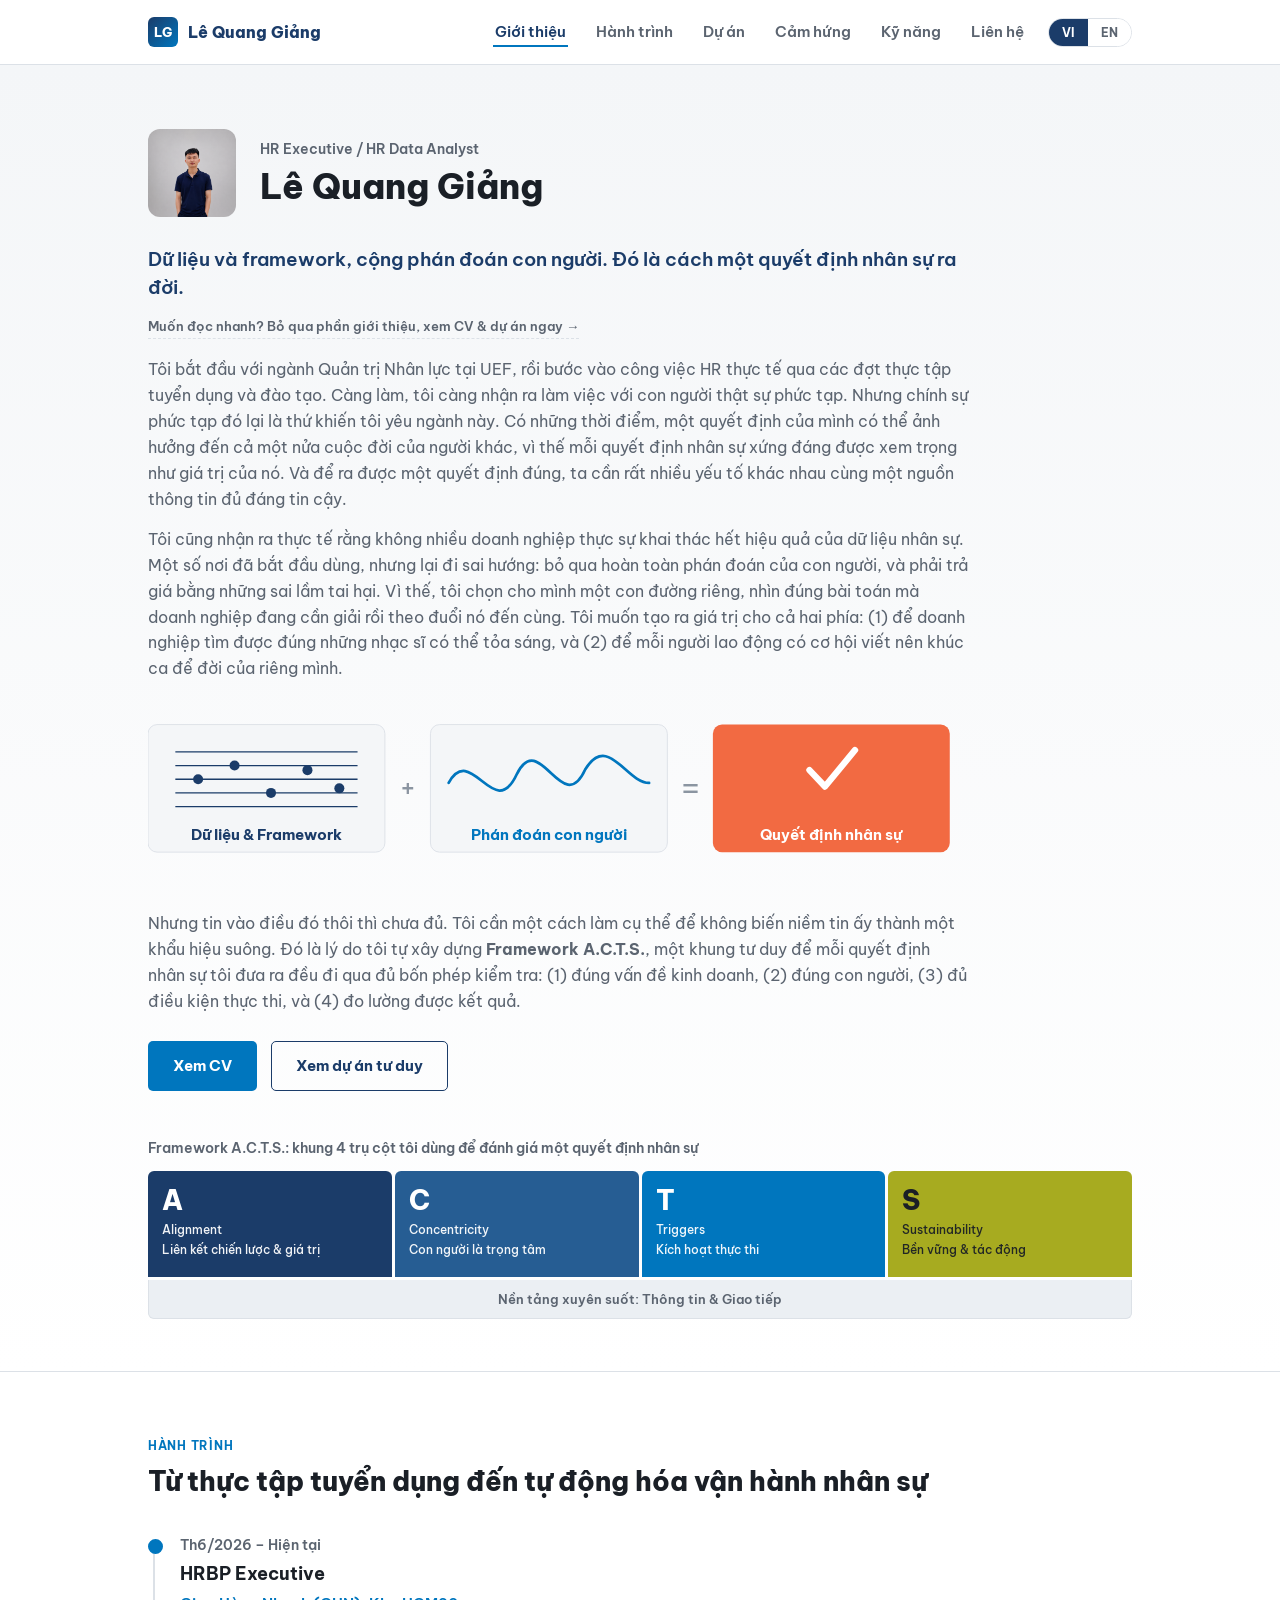
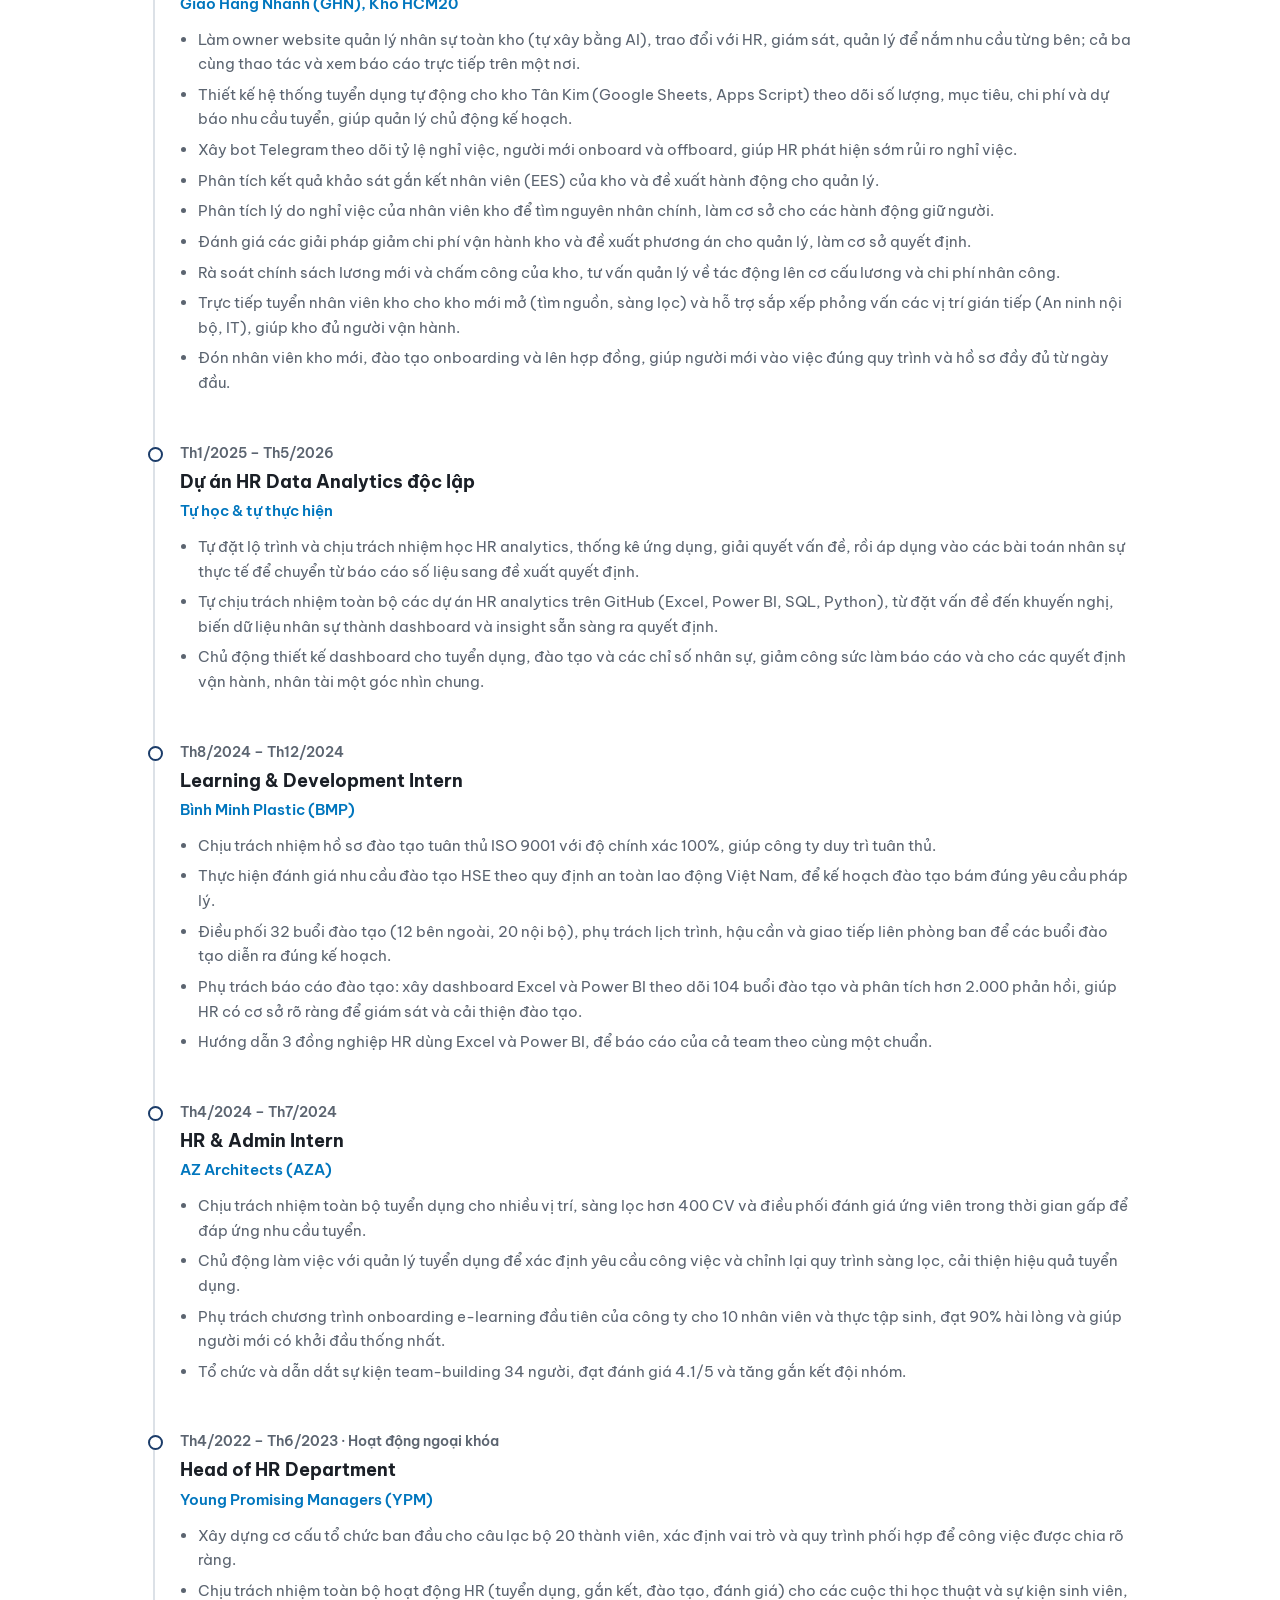
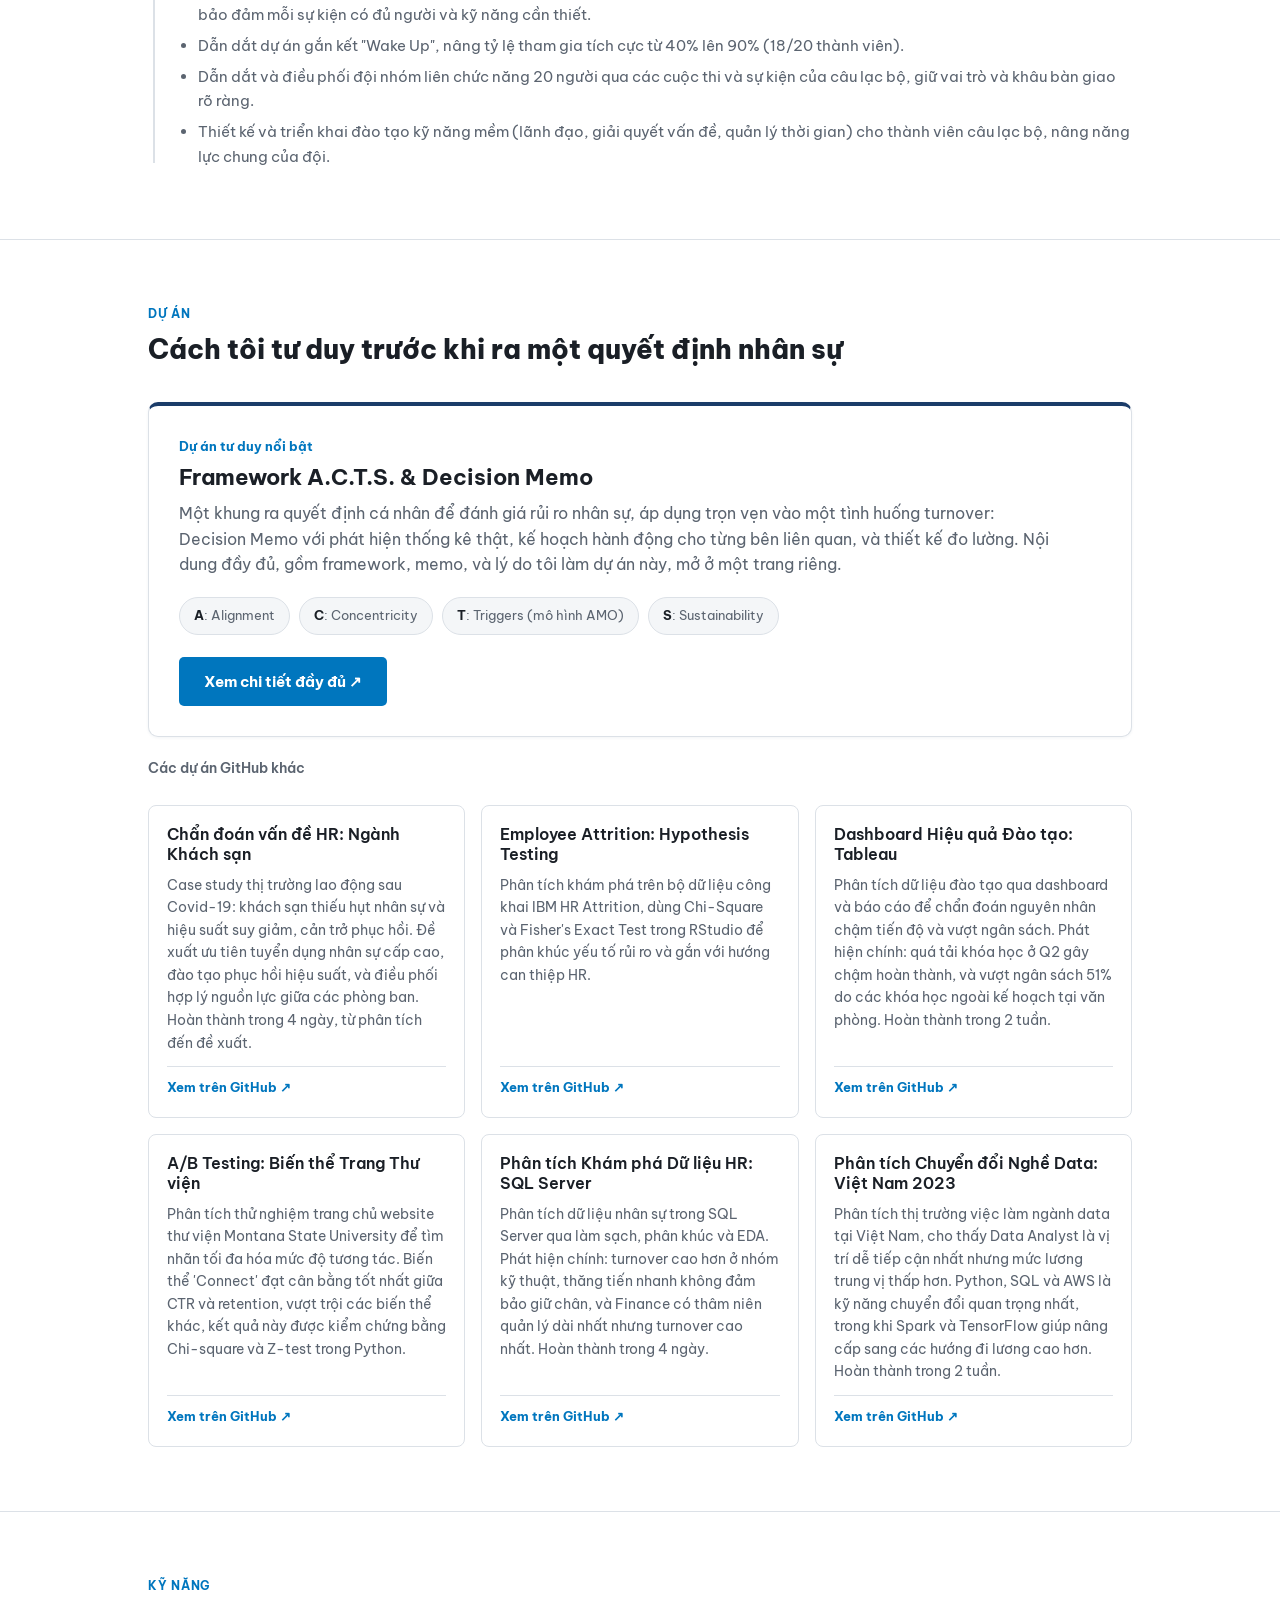
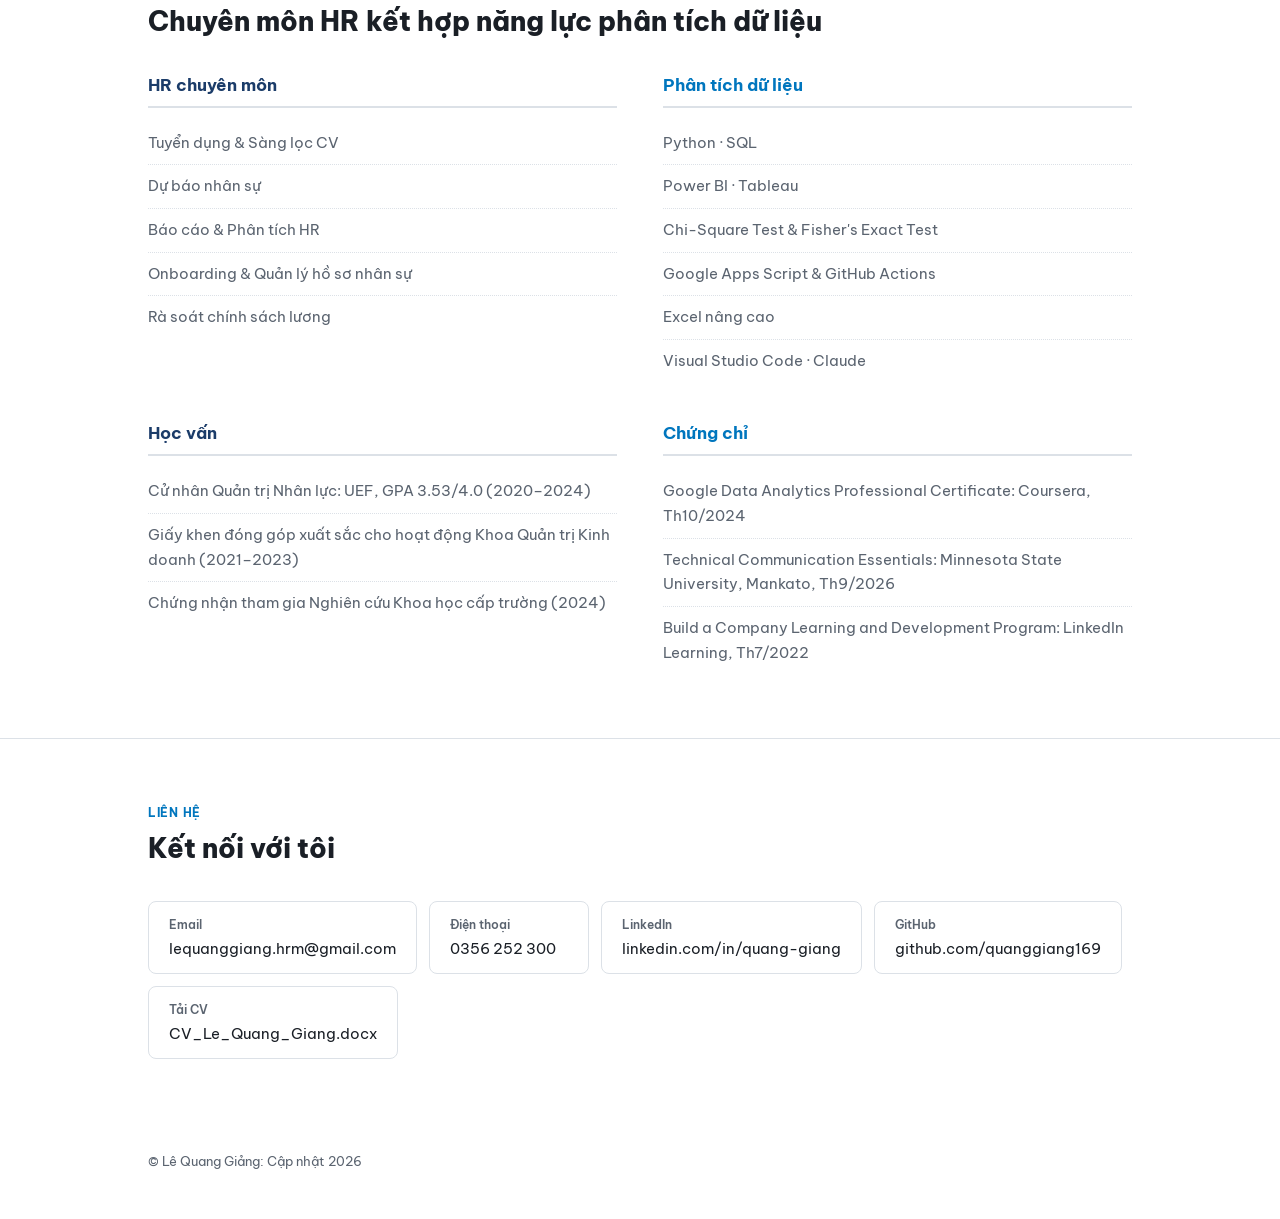
==== commit c2bb8ca4: "Add files via upload" ====
--- a/index.html
+++ b/index.html
@@ -169,7 +169,7 @@
           <li data-en="Analyzed why warehouse staff resign to identify the main causes and inform retention actions.">Phân tích lý do nghỉ việc của nhân viên kho để tìm nguyên nhân chính, làm cơ sở cho các hành động giữ người.</li>
           <li data-en="Evaluated warehouse cost-reduction options and recommended solutions to management to support their decisions.">Đánh giá các giải pháp giảm chi phí vận hành kho và đề xuất phương án cho quản lý, làm cơ sở quyết định.</li>
           <li data-en="Reviewed the new salary policy and timekeeping, advising management on the impact on pay structure and labor cost.">Rà soát chính sách lương mới và chấm công của kho, tư vấn quản lý về tác động lên cơ cấu lương và chi phí nhân công.</li>
-          <li data-en="Recruited warehouse staff directly for the new site (sourcing, screening) and supported interview scheduling for indirect roles (ANNB, IT), keeping the site staffed.">Trực tiếp tuyển nhân viên kho cho kho mới mở (tìm nguồn, sàng lọc) và hỗ trợ sắp xếp phỏng vấn các vị trí gián tiếp (ANNB, IT), giúp kho đủ người vận hành.</li>
+          <li data-en="Recruited warehouse staff directly for the new site (sourcing, screening) and supported interview scheduling for indirect roles (Internal Security, IT), keeping the site staffed.">Trực tiếp tuyển nhân viên kho cho kho mới mở (tìm nguồn, sàng lọc) và hỗ trợ sắp xếp phỏng vấn các vị trí gián tiếp (An ninh nội bộ, IT), giúp kho đủ người vận hành.</li>
           <li data-en="Received new warehouse staff, ran onboarding training and prepared contracts, so they started on the right process with complete paperwork from day one.">Đón nhân viên kho mới, đào tạo onboarding và lên hợp đồng, giúp người mới vào việc đúng quy trình và hồ sơ đầy đủ từ ngày đầu.</li>
         </ul>
       </div>
